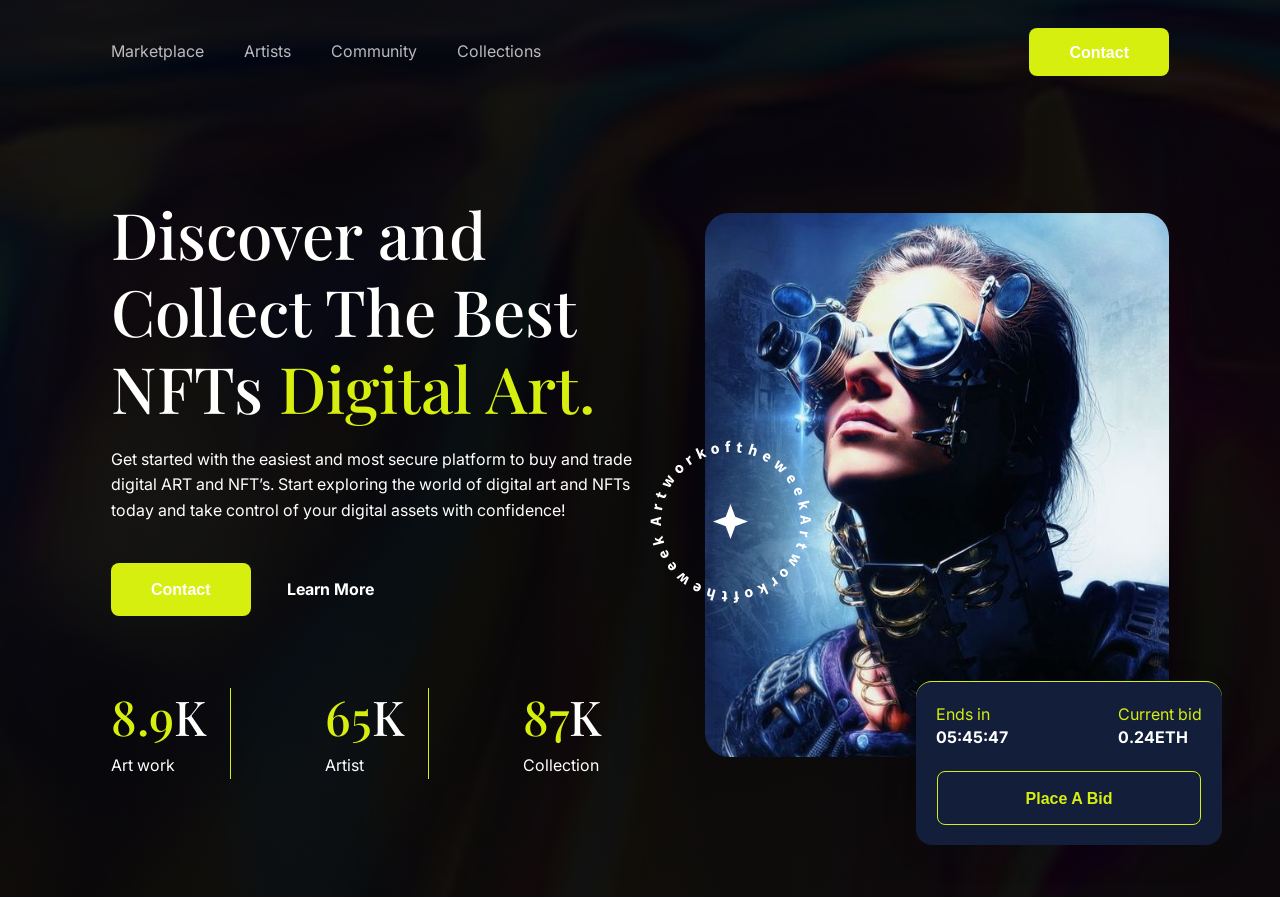
==== index.html @ 3b6e5c17 "popularartists.html and popularartists.css and images" ====
<!DOCTYPE html>
<html lang="en">
  <head>
    <meta charset="UTF-8" />
    <meta name="viewport" content="width=device-width, initial-scale=1.0" />
    <title>NFTMarketplace</title>
    <link rel="stylesheet" href="./css/style.css" />
  </head>
  <body>
    <!-- Header -->
    <header>
      <div class="header__container container">
        <nav class="navbar">
          <ul class="nav__list">
            <li><a href="#" class="nav__list__item">Marketplace</a></li>
            <li><a href="#" class="nav__list__item">Artists</a></li>
            <li><a href="#" class="nav__list__item">Community</a></li>
            <li><a href="#" class="nav__list__item">Collections</a></li>
          </ul>
          <button class="navbar__btn">Contact</button>
        </nav>

        <!-- Header Main -->
        <div class="header__main">
          <div class="header__left">
            <h1 class="header__left__title">
              Discover and <br> Collect The Best <br> NFTs
              <span class="marked">Digital Art.</span>
            </h1>
            <p class="header__left__text">
              Get started with the easiest and most secure platform to buy and
              trade <br> digital ART and NFT’s. Start exploring the world of digital
              art and NFTs <br> today and take control of your digital assets with
              confidence!
            </p>
            <div class="btn__box">
              <button class="navbar__btn">Contact</button>
              <a href="#" class="left__link">Learn More</a>
            </div>

            <div class="header__subscribers">
              <div class="follow__num">
                <h2 class="followers"><span class="marked">8.9</span>K</h2>
                <p class="follow__type">Art work</p>
              </div>
              <div class="follow__num">
                <h2 class="followers"><span class="marked">65</span>K</h2>
                <p class="follow__type">Artist</p>
              </div>
              <div class="follow__num">
                <h2 class="followers"><span class="marked">87</span>K</h2>
                <p class="follow__type">Collection</p>
              </div>
            </div>
          </div>
          <div class="header__right">
            <img src="./images/person/hero.svg" alt="" class="right__img">

            <div class="clock__box">
                <div class="clock__main">
                    <div class="clock__type">
                        <p class="clockType__time">Ends in</p>
                        <h5 class="clockType__num">05:45:47</h5>
                    </div>
                    <div class="clock__type">
                        <p class="clockType__time">Current bid</p>
                        <h5 class="clockType__num">0.24ETH</h5>
                    </div>
                </div>
                <div class="clock__btn__box">
                    <button class="clock__btn">Place A Bid</button>
                </div>
            </div>
          </div>
        </div>
      </div>
    </header>
    
  </body>
</html>
---- css/style.css ----
/* font Inter */

@import url('https://fonts.googleapis.com/css2?family=Inter:ital,opsz,wght@0,14..32,100..900;1,14..32,100..900&display=swap');

/* Playfair Display */
@import url('https://fonts.googleapis.com/css2?family=Playfair+Display:wght@400;600;700&display=swap');

* {
    margin: 0;
    padding: 0;
    box-sizing: border-box;
}

body {
    font-family: 'Inter', sans-serif;
}

li {
    list-style: none;
}

a {
    text-decoration: none;
}

.container {
    max-width: 1512px;
    width: 100%;
    /* height: 110vh; */
    margin: 0 auto;
    background: linear-gradient(rgba(0, 0, 0, 0.9),rgba(0, 0, 0, 0.92)), url('../images/bg/Bg2.svg');
    background-repeat: no-repeat;
    background-size: cover;
    padding: 0 111px;
}

/* Header */

/* Navbar */
.navbar {
    display: flex;
    justify-content: space-between;
    align-items: center;
        padding: 28px 0;
}

.nav__list {
    display: flex;
    align-items: center;
    gap: 40px;
}

.nav__list__item {
    font-weight: 400;
    font-size: 16px;
    line-height: 160%;
    letter-spacing: 0px;
    transition: 0.5s ease;
    color:#FFFFFDB8;
}

.nav__list__item:hover {
    color: #FFFFFF;
    border-bottom: 1px solid #D6EF0E
}

.navbar__btn {
    font-weight: 700;
    font-size: 16px;
    line-height: 120%;
    letter-spacing: 0px;
    padding: 14.5px 40px;
    color: #FFFFFF;
    background-color: #D6EF0E;
    border: none;
    border-radius: 8px;
}

.navbar__btn:hover {
    cursor: pointer;
}

/* Header Main */
.header__main {
    display: flex;
    align-items: center;
    justify-content: space-between;
    padding-bottom: 118px;
    margin-top: 92px;
}

.header__left__title {
font-family: 'Playfair Display', sans-serif;
font-weight: 500;
font-size: 64px;
line-height: 120%;
letter-spacing: 0px;
margin-bottom: 20px;
color: #FFFFFD;
}

.marked {
    color: #D6EF0E;
}

.header__left__text {
    font-weight: 400;
    font-size: 16px;
    line-height: 160%;
    letter-spacing: 0px;
    margin-bottom: 40px;
    color: #FFFFFD;
}

.btn__box {
    display: flex;
    align-items: center;
    gap: 36px;
    margin-bottom: 72px;
}

.btn__box .navbar__btn {
    padding: 16.5px 40px;
}

.left__link {
    font-weight: 700;
    font-style: Bold;
    font-size: 16px;
    line-height: 120%;
    letter-spacing: 0px;
    color: #FFFFFD;
}

.header__subscribers {
    display: flex;
    align-items: center;
    gap: 94px;
}

.follow__num {
    display: flex;
    flex-direction: column;
    gap: 8px;
    border-right: 1px solid #D6EF0E;
    padding-right: 24px;
}

.follow__num:last-child {
    border-right: none;
}

.followers {
    font-family: 'Playfair Display', sans-serif;
    font-weight: 500;
    font-size: 48px;
    line-height: 120%;
    letter-spacing: 0px;
    color: #FFFFFD;
}

.follow__type {
    font-weight: 400;
    font-size: 16px;
    line-height: 160%;
    letter-spacing: 0px;
    color: #FFFFFD;
}

.header__right {
    position: relative;
}

.clock__box {
    position: absolute;
    left: 271px;
    top: 468px;
    width: 306px;
    padding: 20px;
    background-color: #131E3A;
    border-top: 1px solid #D6EF0E;
    box-shadow: 0px 9px 50px 0px #1724410A;
    border-radius: 16px;
}

.clock__main {
    display: flex;
    align-items: center;
    justify-content: space-between;
    margin-bottom: 24px;
}

.clockType__time {
    font-weight: 400;
    font-size: 16px;
    line-height: 160%;
    letter-spacing: 0px;
    color: #D6EF0E;
}

.clockType__num {
    font-weight: 700;
    font-size: 16px;
    line-height: 120%;
    letter-spacing: 0px;
    color: #FFFFFD;
}

.clock__btn__box {
    display: flex;
    justify-content: center;
}

.clock__btn {
    font-weight: 700;
    font-size: 16px;
    line-height: 120%;
    letter-spacing: 0px;
    background: none;
    padding: 16.5px 88px;
    border-radius: 8px;
    color: #D6EF0E;
    border: 1px solid #D6EF0E;
    transition:  0.5s ease;
}

.clock__btn:hover {
    cursor: pointer;
    background-color: #D6EF0E;
    color: #131E3A;
}
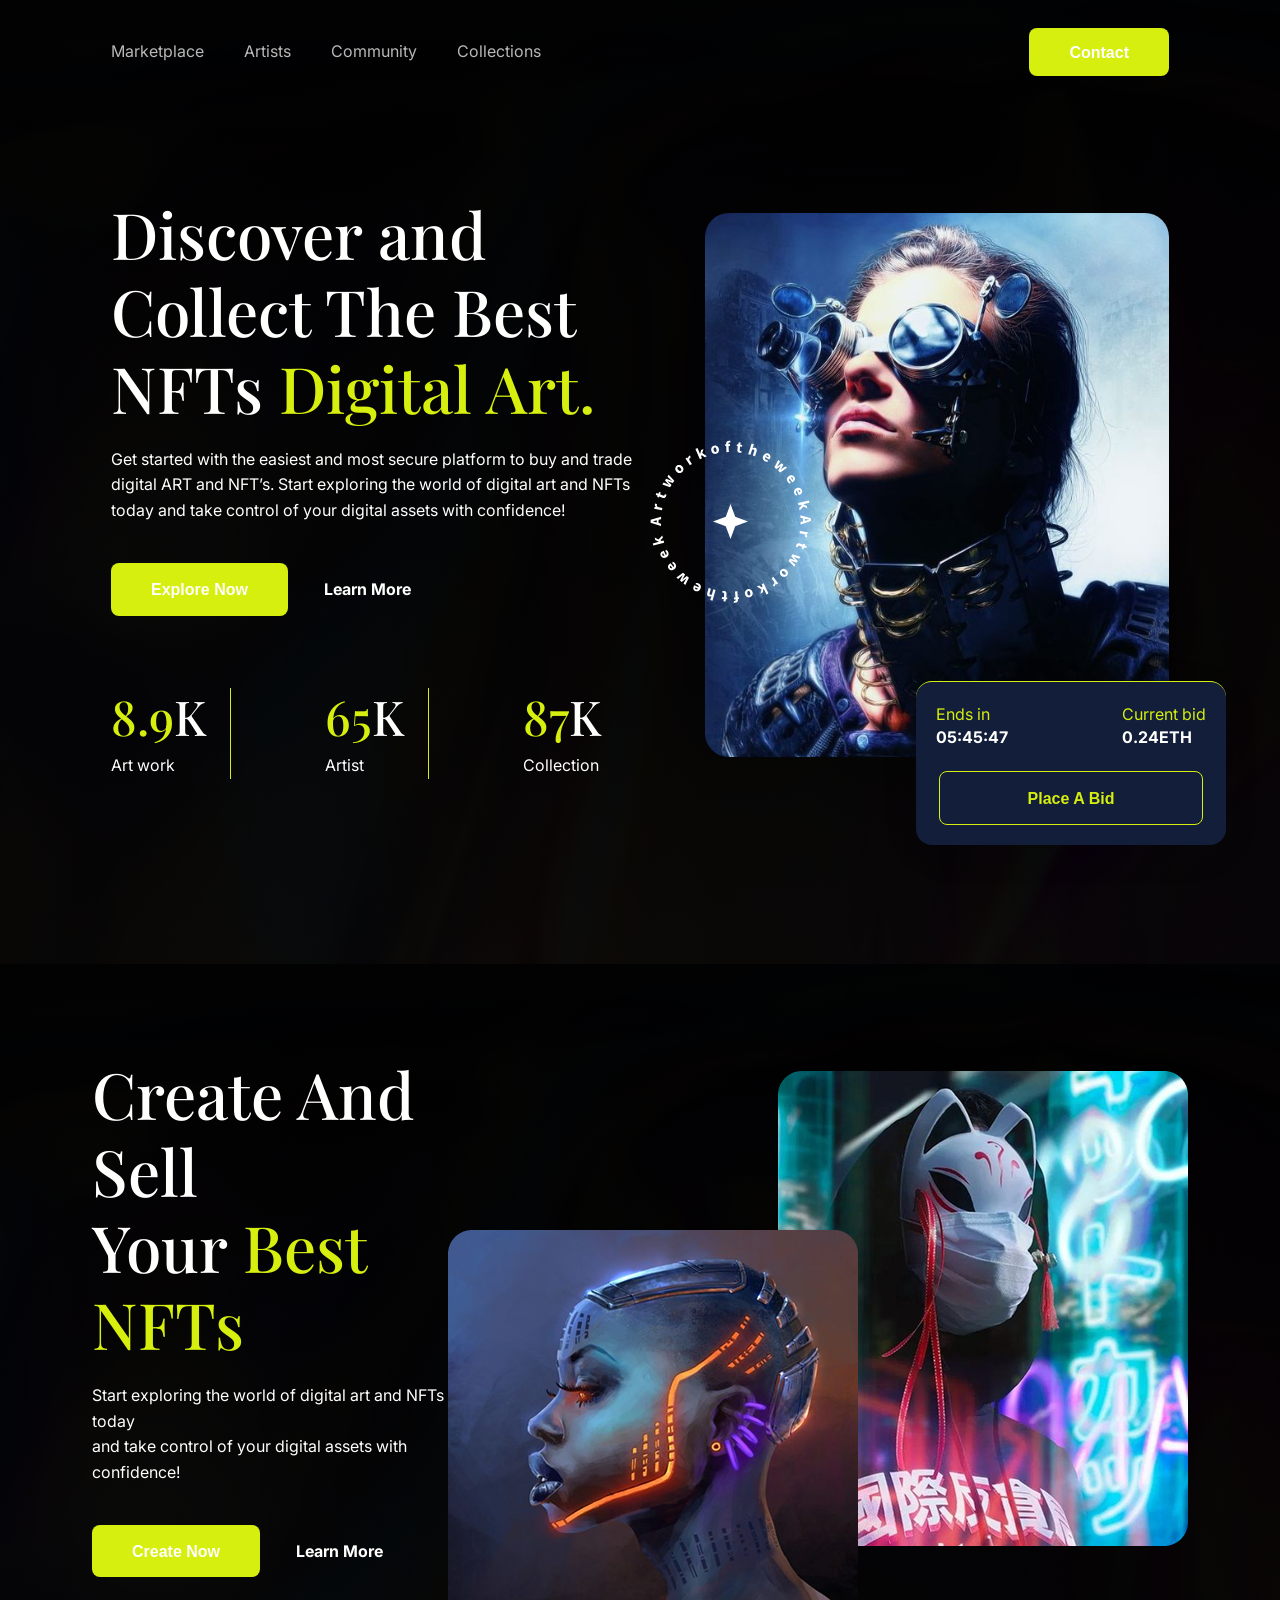
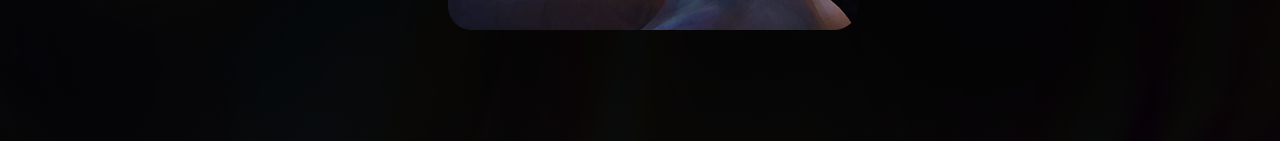
==== commit 0b49a0d3: "Inomxo'ja's work" ====
--- a/index.html
+++ b/index.html
@@ -34,7 +34,7 @@
               confidence!
             </p>
             <div class="btn__box">
-              <button class="navbar__btn">Contact</button>
+              <button class="navbar__btn">Explore Now</button>
               <a href="#" class="left__link">Learn More</a>
             </div>
 
@@ -75,6 +75,26 @@
         </div>
       </div>
     </header>
-    
+
+    <!-- Main -->
+     <main>
+      <!-- Best Section -->
+       <section class="best">
+        <div class="best__container container">
+          <div class="best__left">
+            <h1 class="best__title">Create And Sell <br>
+              Your <span class="marked">Best NFTs</span></h1>
+            <p class="best__text">Start exploring the world of digital art and NFTs today <br> and take control of your digital assets with confidence!</p>
+              <div class="btn__box">
+              <button class="navbar__btn">Create  Now</button>
+              <a href="#" class="left__link">Learn More</a>
+            </div>
+          </div>
+          <div class="best__right">
+            <img src="./images/person/gamers.png" alt="" class="best__img">
+          </div>
+        </div>
+       </section>
+     </main>
   </body>
 </html>
--- a/css/style.css
+++ b/css/style.css
@@ -13,6 +13,7 @@
 
 body {
     font-family: 'Inter', sans-serif;
+    background-color: black;
 }
 
 li {
@@ -28,7 +29,7 @@
     width: 100%;
     /* height: 110vh; */
     margin: 0 auto;
-    background: linear-gradient(rgba(0, 0, 0, 0.9),rgba(0, 0, 0, 0.92)), url('../images/bg/Bg2.svg');
+    background: linear-gradient(rgba(0, 0, 0, 0.99),rgba(0, 0, 0, 0.95)), url('../images/bg/Bg2.svg');
     background-repeat: no-repeat;
     background-size: cover;
     padding: 0 111px;
@@ -85,7 +86,7 @@
     display: flex;
     align-items: center;
     justify-content: space-between;
-    padding-bottom: 118px;
+    padding-bottom: 185px;
     margin-top: 92px;
 }
 
@@ -175,7 +176,7 @@
     position: absolute;
     left: 271px;
     top: 468px;
-    width: 306px;
+    width: 310px;
     padding: 20px;
     background-color: #131E3A;
     border-top: 1px solid #D6EF0E;
@@ -229,3 +230,36 @@
     background-color: #D6EF0E;
     color: #131E3A;
 }
+
+/* Best Section */
+
+.best__container {
+    display: flex;
+    align-items: center;
+    justify-content: space-between;
+    padding: 92px ;
+}
+
+.best__title {
+    font-family: 'Playfair Display', sans-serif;
+    font-weight: 500;
+    font-style: Medium;
+    font-size: 64px;
+    line-height: 120%;
+    letter-spacing: 0px;
+    margin-bottom: 20px;
+    color: #FFFFFD;
+}
+
+.best__text {
+    font-weight: 400;
+    font-size: 16px;
+    line-height: 160%;
+    letter-spacing: 0px;
+    margin-bottom: 40px;
+    color: #FFFFFD;
+}
+
+.best__left .navbar__btn {
+    padding: 16.5px 40px;
+}
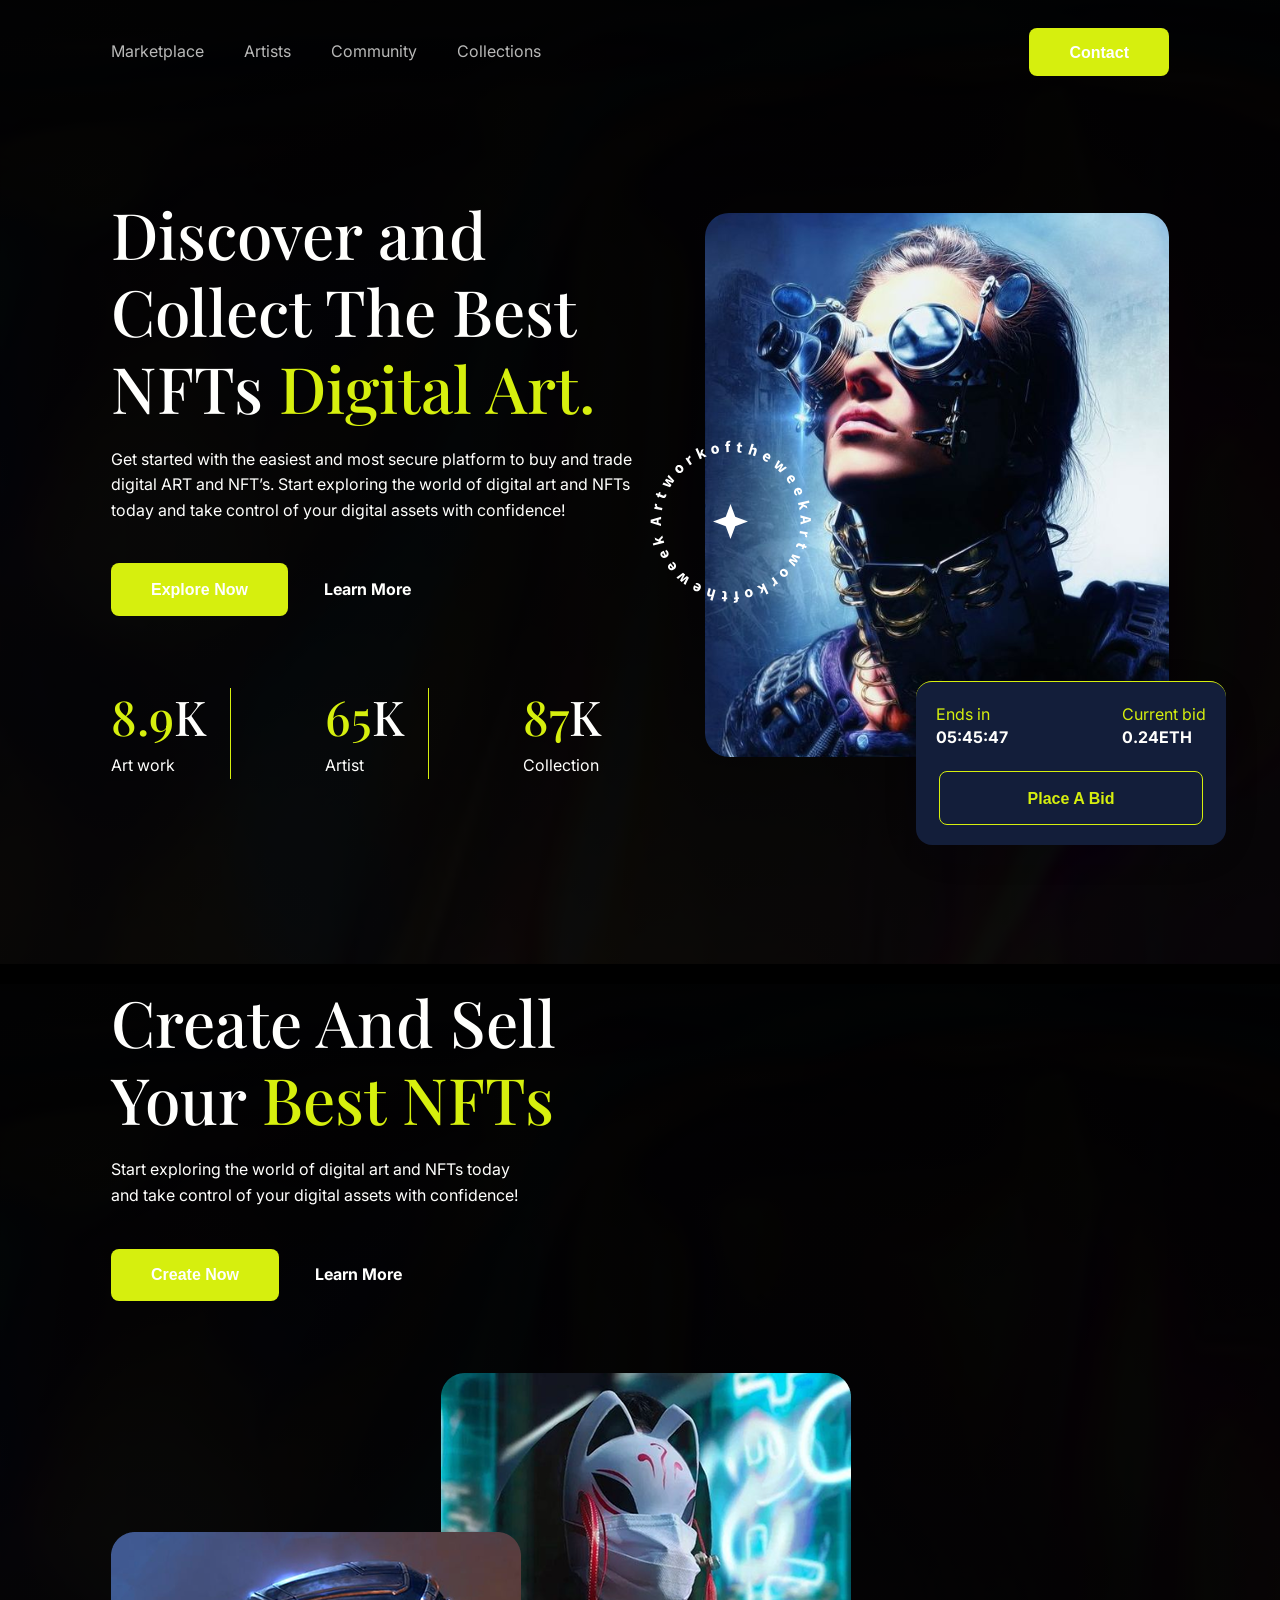
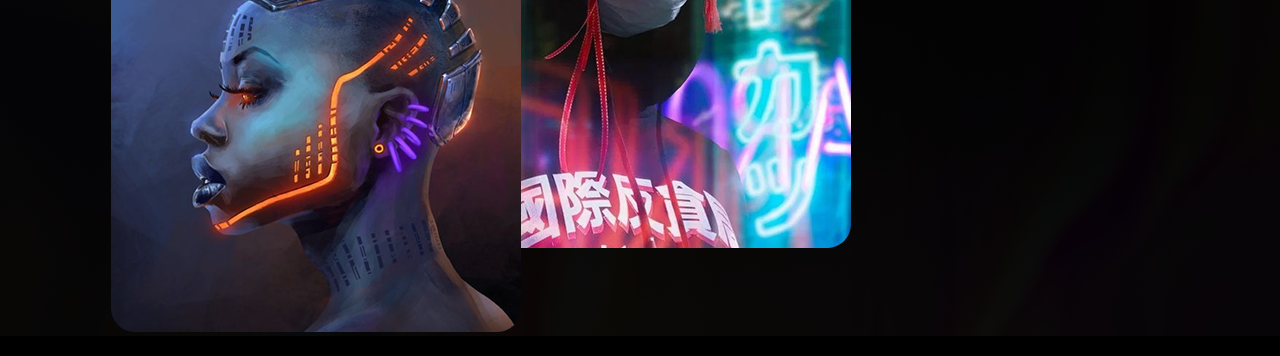
==== commit 8c388466: "fix" ====
--- a/index.html
+++ b/index.html
@@ -75,6 +75,9 @@
         </div>
       </div>
     </header>
+<<<<<<< HEAD
+    
+=======
 
     <!-- Main -->
      <main>
@@ -96,5 +99,6 @@
         </div>
        </section>
      </main>
+>>>>>>> 0b49a0d3c9a5803442eabf8686944f0cfbcf87cb
   </body>
 </html>
--- a/css/style.css
+++ b/css/style.css
@@ -230,6 +230,8 @@
     background-color: #D6EF0E;
     color: #131E3A;
 }
+<<<<<<< HEAD
+=======
 
 /* Best Section */
 
@@ -262,4 +264,5 @@
 
 .best__left .navbar__btn {
     padding: 16.5px 40px;
-}+}
+>>>>>>> 0b49a0d3c9a5803442eabf8686944f0cfbcf87cb
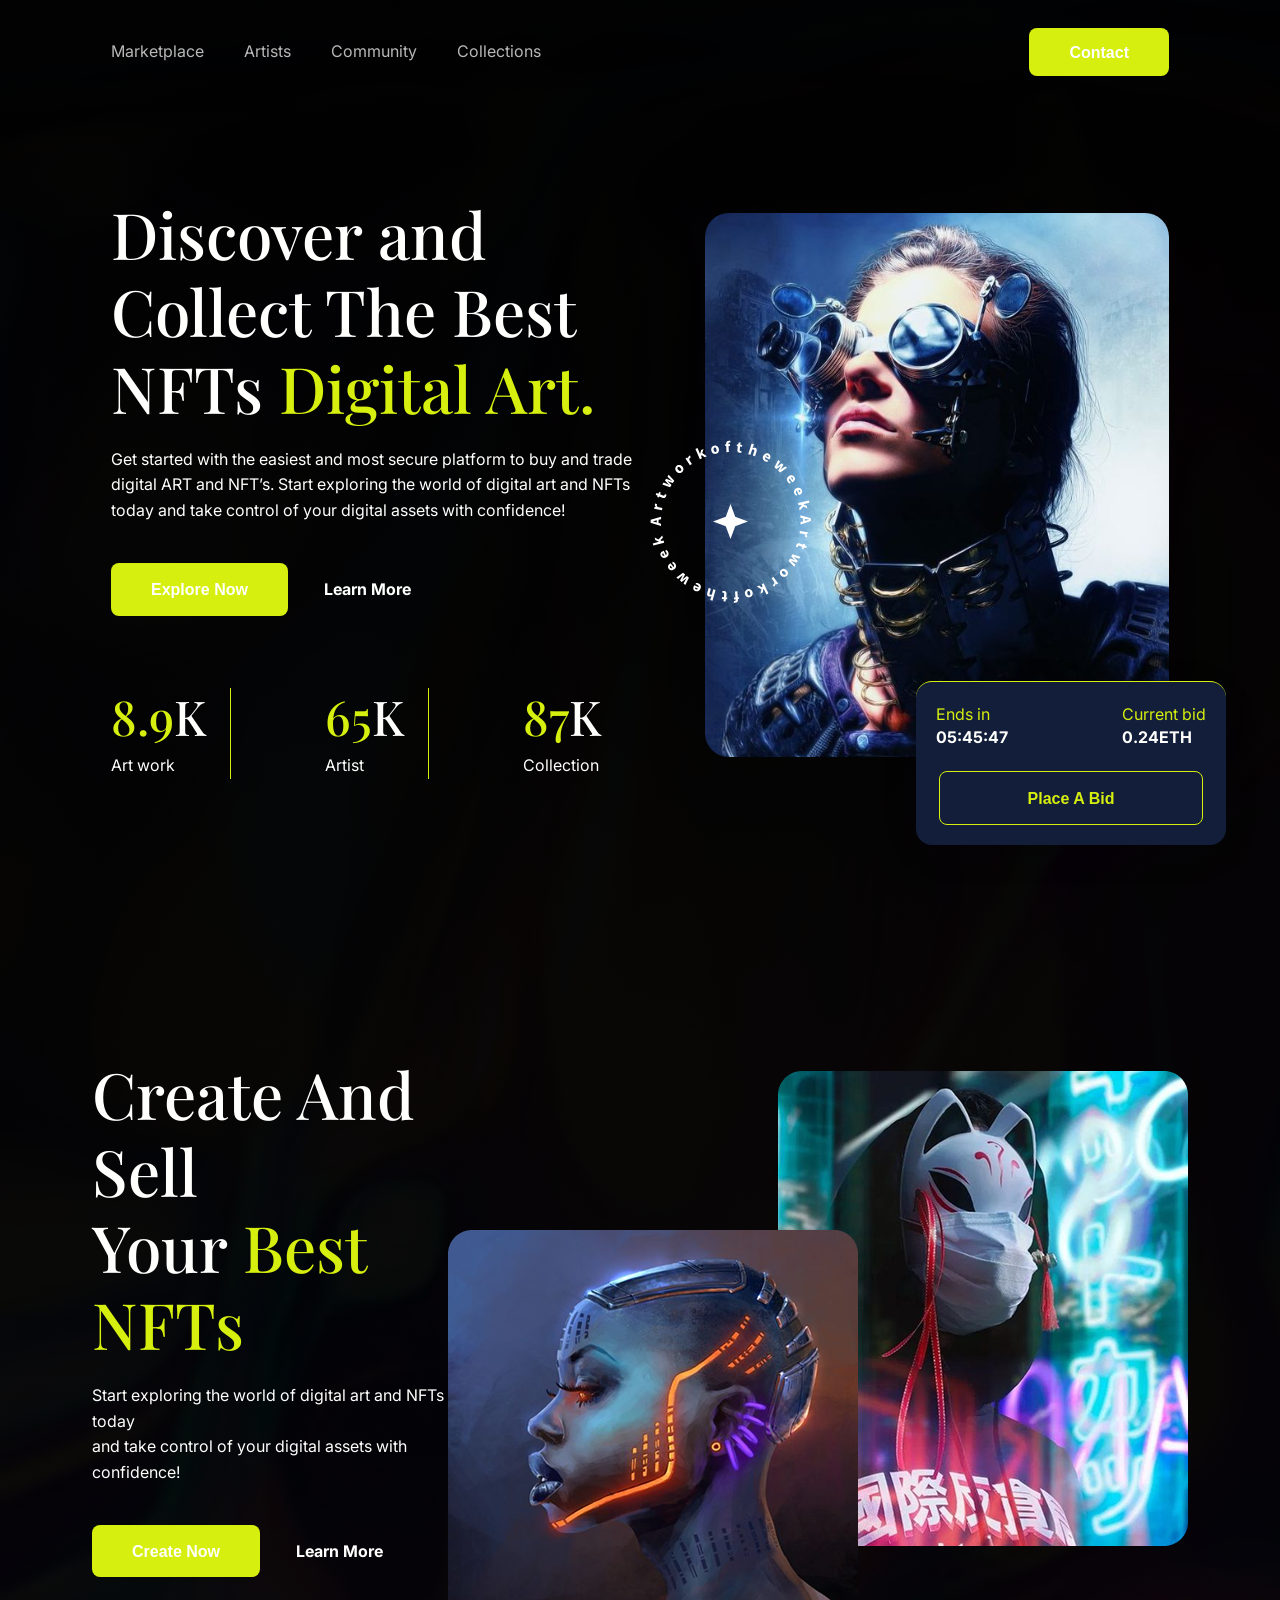
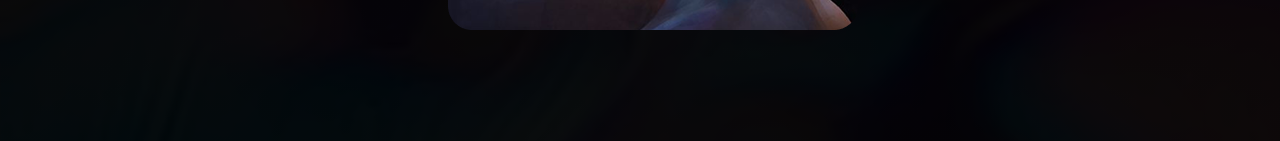
==== commit acc06d54: "fix:body" ====
--- a/index.html
+++ b/index.html
@@ -24,14 +24,17 @@
         <div class="header__main">
           <div class="header__left">
             <h1 class="header__left__title">
-              Discover and <br> Collect The Best <br> NFTs
+              Discover and <br />
+              Collect The Best <br />
+              NFTs
               <span class="marked">Digital Art.</span>
             </h1>
             <p class="header__left__text">
               Get started with the easiest and most secure platform to buy and
-              trade <br> digital ART and NFT’s. Start exploring the world of digital
-              art and NFTs <br> today and take control of your digital assets with
-              confidence!
+              trade <br />
+              digital ART and NFT’s. Start exploring the world of digital art
+              and NFTs <br />
+              today and take control of your digital assets with confidence!
             </p>
             <div class="btn__box">
               <button class="navbar__btn">Explore Now</button>
@@ -54,51 +57,52 @@
             </div>
           </div>
           <div class="header__right">
-            <img src="./images/person/hero.svg" alt="" class="right__img">
+            <img src="./images/person/hero.svg" alt="" class="right__img" />
 
             <div class="clock__box">
-                <div class="clock__main">
-                    <div class="clock__type">
-                        <p class="clockType__time">Ends in</p>
-                        <h5 class="clockType__num">05:45:47</h5>
-                    </div>
-                    <div class="clock__type">
-                        <p class="clockType__time">Current bid</p>
-                        <h5 class="clockType__num">0.24ETH</h5>
-                    </div>
+              <div class="clock__main">
+                <div class="clock__type">
+                  <p class="clockType__time">Ends in</p>
+                  <h5 class="clockType__num">05:45:47</h5>
                 </div>
-                <div class="clock__btn__box">
-                    <button class="clock__btn">Place A Bid</button>
+                <div class="clock__type">
+                  <p class="clockType__time">Current bid</p>
+                  <h5 class="clockType__num">0.24ETH</h5>
                 </div>
+              </div>
+              <div class="clock__btn__box">
+                <button class="clock__btn">Place A Bid</button>
+              </div>
             </div>
           </div>
         </div>
       </div>
     </header>
-<<<<<<< HEAD
-    
-=======
 
     <!-- Main -->
-     <main>
+    <main>
       <!-- Best Section -->
-       <section class="best">
+      <section class="best">
         <div class="best__container container">
           <div class="best__left">
-            <h1 class="best__title">Create And Sell <br>
-              Your <span class="marked">Best NFTs</span></h1>
-            <p class="best__text">Start exploring the world of digital art and NFTs today <br> and take control of your digital assets with confidence!</p>
-              <div class="btn__box">
-              <button class="navbar__btn">Create  Now</button>
+            <h1 class="best__title">
+              Create And Sell <br />
+              Your <span class="marked">Best NFTs</span>
+            </h1>
+            <p class="best__text">
+              Start exploring the world of digital art and NFTs today <br />
+              and take control of your digital assets with confidence!
+            </p>
+            <div class="btn__box">
+              <button class="navbar__btn">Create Now</button>
               <a href="#" class="left__link">Learn More</a>
             </div>
           </div>
           <div class="best__right">
-            <img src="./images/person/gamers.png" alt="" class="best__img">
+            <img src="./images/person/gamers.png" alt="" class="best__img" />
           </div>
         </div>
-       </section>
-     </main>
->>>>>>> 0b49a0d3c9a5803442eabf8686944f0cfbcf87cb
+      </section>
+    </main>
   </body>
 </html>
--- a/css/style.css
+++ b/css/style.css
@@ -1,268 +1,264 @@
 /* font Inter */
 
-@import url('https://fonts.googleapis.com/css2?family=Inter:ital,opsz,wght@0,14..32,100..900;1,14..32,100..900&display=swap');
+@import url("https://fonts.googleapis.com/css2?family=Inter:ital,opsz,wght@0,14..32,100..900;1,14..32,100..900&display=swap");
 
 /* Playfair Display */
-@import url('https://fonts.googleapis.com/css2?family=Playfair+Display:wght@400;600;700&display=swap');
+@import url("https://fonts.googleapis.com/css2?family=Playfair+Display:wght@400;600;700&display=swap");
 
 * {
-    margin: 0;
-    padding: 0;
-    box-sizing: border-box;
+  margin: 0;
+  padding: 0;
+  box-sizing: border-box;
 }
 
 body {
-    font-family: 'Inter', sans-serif;
-    background-color: black;
+  font-family: "Inter", sans-serif;
+  background: linear-gradient(rgba(0, 0, 0, 0.99), rgba(0, 0, 0, 0.95)),
+    url("../images/bg/Bg2.svg");
+  background-repeat: no-repeat;
+  background-size: cover;
 }
 
 li {
-    list-style: none;
+  list-style: none;
 }
 
 a {
-    text-decoration: none;
+  text-decoration: none;
 }
 
 .container {
-    max-width: 1512px;
-    width: 100%;
-    /* height: 110vh; */
-    margin: 0 auto;
-    background: linear-gradient(rgba(0, 0, 0, 0.99),rgba(0, 0, 0, 0.95)), url('../images/bg/Bg2.svg');
-    background-repeat: no-repeat;
-    background-size: cover;
-    padding: 0 111px;
+  max-width: 1512px;
+  width: 100%;
+  margin: 0 auto;
+  padding: 0 111px;
 }
 
 /* Header */
 
 /* Navbar */
 .navbar {
-    display: flex;
-    justify-content: space-between;
-    align-items: center;
-        padding: 28px 0;
+  display: flex;
+  justify-content: space-between;
+  align-items: center;
+  padding: 28px 0;
 }
 
 .nav__list {
-    display: flex;
-    align-items: center;
-    gap: 40px;
+  display: flex;
+  align-items: center;
+  gap: 40px;
 }
 
 .nav__list__item {
-    font-weight: 400;
-    font-size: 16px;
-    line-height: 160%;
-    letter-spacing: 0px;
-    transition: 0.5s ease;
-    color:#FFFFFDB8;
+  font-weight: 400;
+  font-size: 16px;
+  line-height: 160%;
+  letter-spacing: 0px;
+  transition: 0.5s ease;
+  color: #fffffdb8;
 }
 
 .nav__list__item:hover {
-    color: #FFFFFF;
-    border-bottom: 1px solid #D6EF0E
+  color: #ffffff;
+  border-bottom: 1px solid #d6ef0e;
 }
 
 .navbar__btn {
-    font-weight: 700;
-    font-size: 16px;
-    line-height: 120%;
-    letter-spacing: 0px;
-    padding: 14.5px 40px;
-    color: #FFFFFF;
-    background-color: #D6EF0E;
-    border: none;
-    border-radius: 8px;
+  font-weight: 700;
+  font-size: 16px;
+  line-height: 120%;
+  letter-spacing: 0px;
+  padding: 14.5px 40px;
+  color: #ffffff;
+  background-color: #d6ef0e;
+  border: none;
+  border-radius: 8px;
 }
 
 .navbar__btn:hover {
-    cursor: pointer;
+  cursor: pointer;
 }
 
 /* Header Main */
 .header__main {
-    display: flex;
-    align-items: center;
-    justify-content: space-between;
-    padding-bottom: 185px;
-    margin-top: 92px;
+  display: flex;
+  align-items: center;
+  justify-content: space-between;
+  padding-bottom: 185px;
+  margin-top: 92px;
 }
 
 .header__left__title {
-font-family: 'Playfair Display', sans-serif;
-font-weight: 500;
-font-size: 64px;
-line-height: 120%;
-letter-spacing: 0px;
-margin-bottom: 20px;
-color: #FFFFFD;
+  font-family: "Playfair Display", sans-serif;
+  font-weight: 500;
+  font-size: 64px;
+  line-height: 120%;
+  letter-spacing: 0px;
+  margin-bottom: 20px;
+  color: #fffffd;
 }
 
 .marked {
-    color: #D6EF0E;
+  color: #d6ef0e;
 }
 
 .header__left__text {
-    font-weight: 400;
-    font-size: 16px;
-    line-height: 160%;
-    letter-spacing: 0px;
-    margin-bottom: 40px;
-    color: #FFFFFD;
+  font-weight: 400;
+  font-size: 16px;
+  line-height: 160%;
+  letter-spacing: 0px;
+  margin-bottom: 40px;
+  color: #fffffd;
 }
 
 .btn__box {
-    display: flex;
-    align-items: center;
-    gap: 36px;
-    margin-bottom: 72px;
+  display: flex;
+  align-items: center;
+  gap: 36px;
+  margin-bottom: 72px;
 }
 
 .btn__box .navbar__btn {
-    padding: 16.5px 40px;
+  padding: 16.5px 40px;
 }
 
 .left__link {
-    font-weight: 700;
-    font-style: Bold;
-    font-size: 16px;
-    line-height: 120%;
-    letter-spacing: 0px;
-    color: #FFFFFD;
+  font-weight: 700;
+  font-style: Bold;
+  font-size: 16px;
+  line-height: 120%;
+  letter-spacing: 0px;
+  color: #fffffd;
 }
 
 .header__subscribers {
-    display: flex;
-    align-items: center;
-    gap: 94px;
+  display: flex;
+  align-items: center;
+  gap: 94px;
 }
 
 .follow__num {
-    display: flex;
-    flex-direction: column;
-    gap: 8px;
-    border-right: 1px solid #D6EF0E;
-    padding-right: 24px;
+  display: flex;
+  flex-direction: column;
+  gap: 8px;
+  border-right: 1px solid #d6ef0e;
+  padding-right: 24px;
 }
 
 .follow__num:last-child {
-    border-right: none;
+  border-right: none;
 }
 
 .followers {
-    font-family: 'Playfair Display', sans-serif;
-    font-weight: 500;
-    font-size: 48px;
-    line-height: 120%;
-    letter-spacing: 0px;
-    color: #FFFFFD;
+  font-family: "Playfair Display", sans-serif;
+  font-weight: 500;
+  font-size: 48px;
+  line-height: 120%;
+  letter-spacing: 0px;
+  color: #fffffd;
 }
 
 .follow__type {
-    font-weight: 400;
-    font-size: 16px;
-    line-height: 160%;
-    letter-spacing: 0px;
-    color: #FFFFFD;
+  font-weight: 400;
+  font-size: 16px;
+  line-height: 160%;
+  letter-spacing: 0px;
+  color: #fffffd;
 }
 
 .header__right {
-    position: relative;
+  position: relative;
 }
 
 .clock__box {
-    position: absolute;
-    left: 271px;
-    top: 468px;
-    width: 310px;
-    padding: 20px;
-    background-color: #131E3A;
-    border-top: 1px solid #D6EF0E;
-    box-shadow: 0px 9px 50px 0px #1724410A;
-    border-radius: 16px;
+  position: absolute;
+  left: 271px;
+  top: 468px;
+  width: 310px;
+  padding: 20px;
+  background-color: #131e3a;
+  border-top: 1px solid #d6ef0e;
+  box-shadow: 0px 9px 50px 0px #1724410a;
+  border-radius: 16px;
 }
 
 .clock__main {
-    display: flex;
-    align-items: center;
-    justify-content: space-between;
-    margin-bottom: 24px;
+  display: flex;
+  align-items: center;
+  justify-content: space-between;
+  margin-bottom: 24px;
 }
 
 .clockType__time {
-    font-weight: 400;
-    font-size: 16px;
-    line-height: 160%;
-    letter-spacing: 0px;
-    color: #D6EF0E;
+  font-weight: 400;
+  font-size: 16px;
+  line-height: 160%;
+  letter-spacing: 0px;
+  color: #d6ef0e;
 }
 
 .clockType__num {
-    font-weight: 700;
-    font-size: 16px;
-    line-height: 120%;
-    letter-spacing: 0px;
-    color: #FFFFFD;
+  font-weight: 700;
+  font-size: 16px;
+  line-height: 120%;
+  letter-spacing: 0px;
+  color: #fffffd;
 }
 
 .clock__btn__box {
-    display: flex;
-    justify-content: center;
+  display: flex;
+  justify-content: center;
 }
 
 .clock__btn {
-    font-weight: 700;
-    font-size: 16px;
-    line-height: 120%;
-    letter-spacing: 0px;
-    background: none;
-    padding: 16.5px 88px;
-    border-radius: 8px;
-    color: #D6EF0E;
-    border: 1px solid #D6EF0E;
-    transition:  0.5s ease;
+  font-weight: 700;
+  font-size: 16px;
+  line-height: 120%;
+  letter-spacing: 0px;
+  background: none;
+  padding: 16.5px 88px;
+  border-radius: 8px;
+  color: #d6ef0e;
+  border: 1px solid #d6ef0e;
+  transition: 0.5s ease;
 }
 
 .clock__btn:hover {
-    cursor: pointer;
-    background-color: #D6EF0E;
-    color: #131E3A;
-}
-<<<<<<< HEAD
-=======
+  cursor: pointer;
+  background-color: #d6ef0e;
+  color: #131e3a;
+}
 
 /* Best Section */
 
 .best__container {
-    display: flex;
-    align-items: center;
-    justify-content: space-between;
-    padding: 92px ;
+  display: flex;
+  align-items: center;
+  justify-content: space-between;
+  padding: 92px;
 }
 
 .best__title {
-    font-family: 'Playfair Display', sans-serif;
-    font-weight: 500;
-    font-style: Medium;
-    font-size: 64px;
-    line-height: 120%;
-    letter-spacing: 0px;
-    margin-bottom: 20px;
-    color: #FFFFFD;
+  font-family: "Playfair Display", sans-serif;
+  font-weight: 500;
+  font-style: Medium;
+  font-size: 64px;
+  line-height: 120%;
+  letter-spacing: 0px;
+  margin-bottom: 20px;
+  color: #fffffd;
 }
 
 .best__text {
-    font-weight: 400;
-    font-size: 16px;
-    line-height: 160%;
-    letter-spacing: 0px;
-    margin-bottom: 40px;
-    color: #FFFFFD;
+  font-weight: 400;
+  font-size: 16px;
+  line-height: 160%;
+  letter-spacing: 0px;
+  margin-bottom: 40px;
+  color: #fffffd;
 }
 
 .best__left .navbar__btn {
-    padding: 16.5px 40px;
-}
->>>>>>> 0b49a0d3c9a5803442eabf8686944f0cfbcf87cb
+  padding: 16.5px 40px;
+}
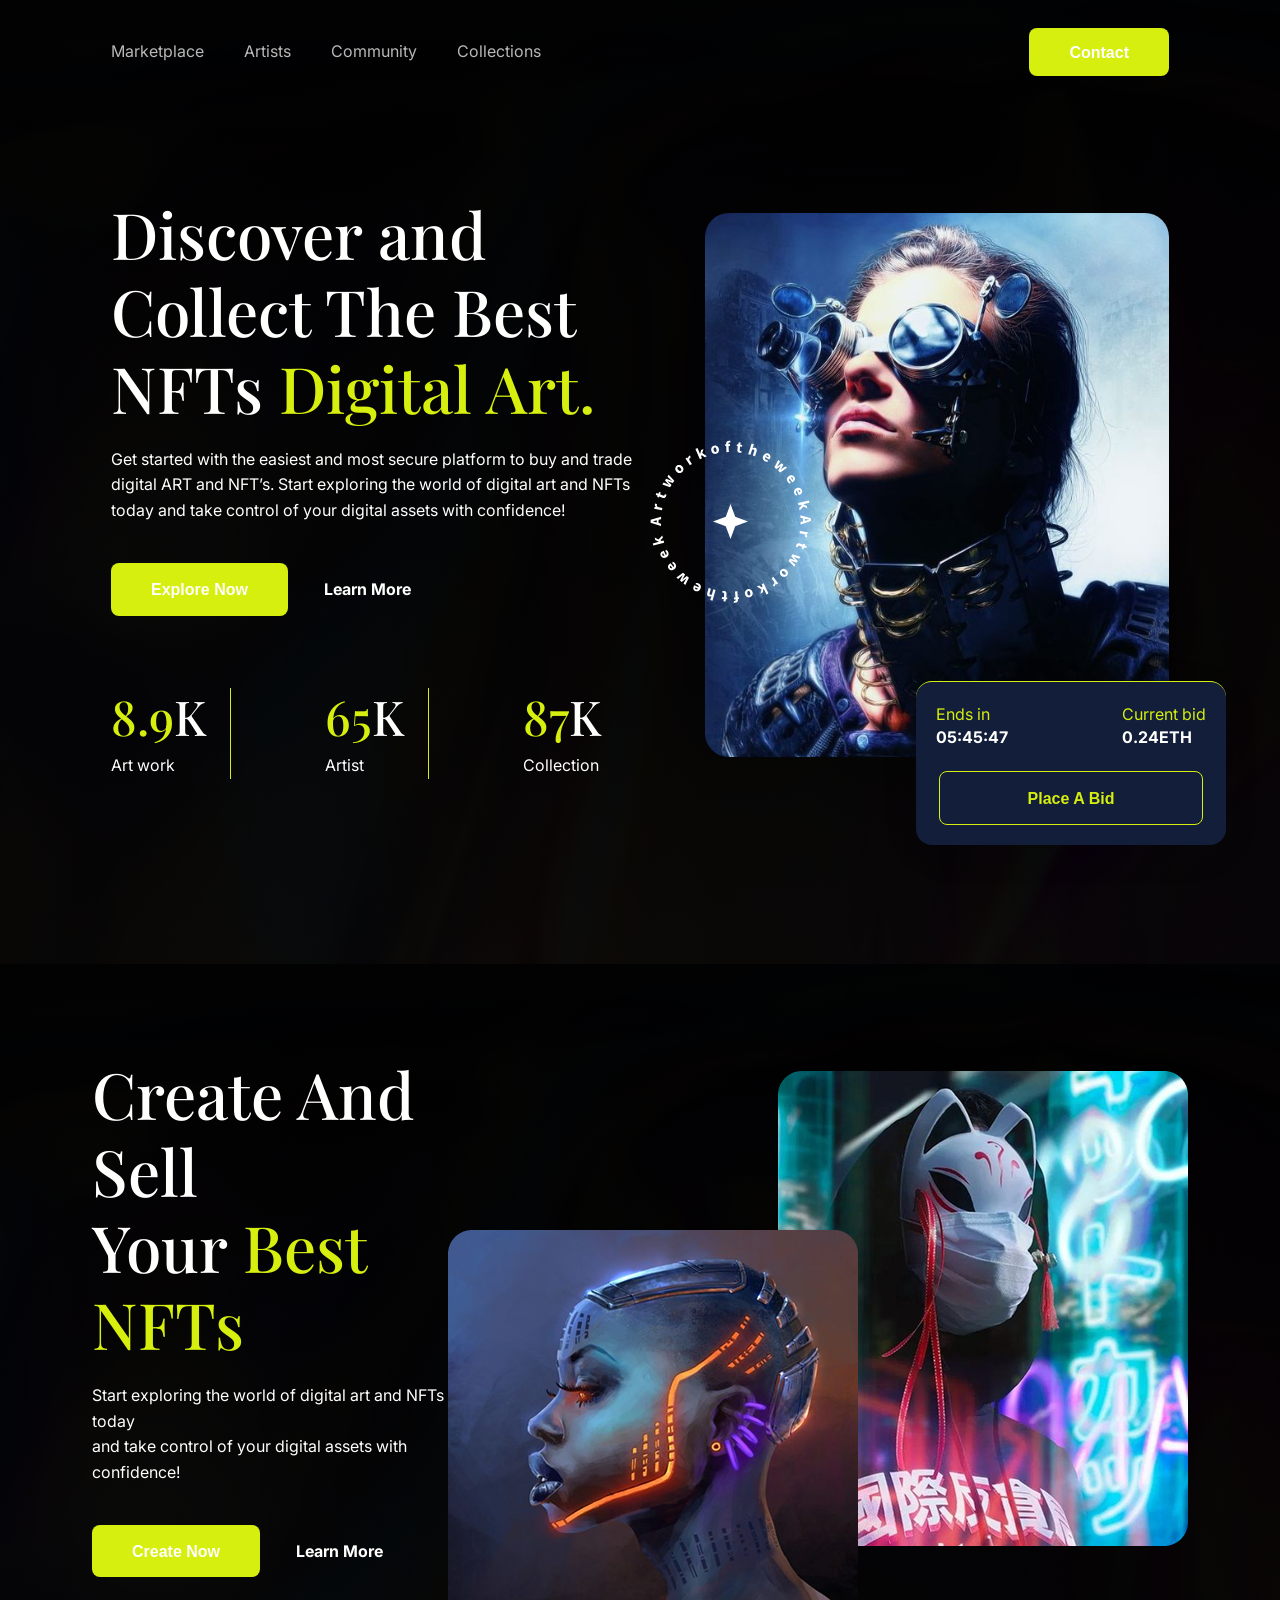
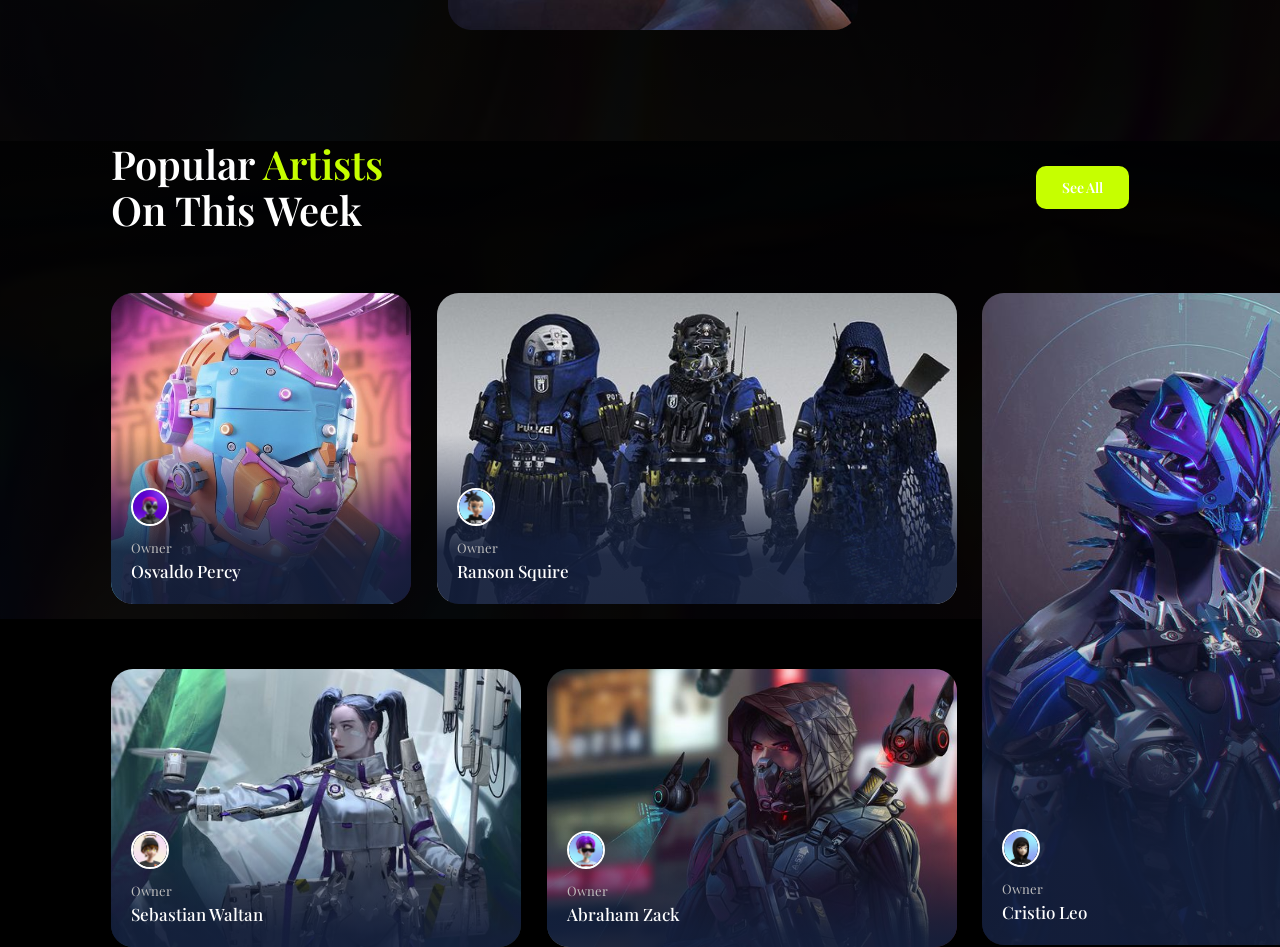
==== commit 613bebc1: "fix:index.html and style.css" ====
--- a/index.html
+++ b/index.html
@@ -24,17 +24,14 @@
         <div class="header__main">
           <div class="header__left">
             <h1 class="header__left__title">
-              Discover and <br />
-              Collect The Best <br />
-              NFTs
+              Discover and <br> Collect The Best <br> NFTs
               <span class="marked">Digital Art.</span>
             </h1>
             <p class="header__left__text">
               Get started with the easiest and most secure platform to buy and
-              trade <br />
-              digital ART and NFT’s. Start exploring the world of digital art
-              and NFTs <br />
-              today and take control of your digital assets with confidence!
+              trade <br> digital ART and NFT’s. Start exploring the world of digital
+              art and NFTs <br> today and take control of your digital assets with
+              confidence!
             </p>
             <div class="btn__box">
               <button class="navbar__btn">Explore Now</button>
@@ -57,52 +54,120 @@
             </div>
           </div>
           <div class="header__right">
-            <img src="./images/person/hero.svg" alt="" class="right__img" />
+            <img src="./images/person/hero.svg" alt="" class="right__img">
 
             <div class="clock__box">
-              <div class="clock__main">
-                <div class="clock__type">
-                  <p class="clockType__time">Ends in</p>
-                  <h5 class="clockType__num">05:45:47</h5>
+                <div class="clock__main">
+                    <div class="clock__type">
+                        <p class="clockType__time">Ends in</p>
+                        <h5 class="clockType__num">05:45:47</h5>
+                    </div>
+                    <div class="clock__type">
+                        <p class="clockType__time">Current bid</p>
+                        <h5 class="clockType__num">0.24ETH</h5>
+                    </div>
                 </div>
-                <div class="clock__type">
-                  <p class="clockType__time">Current bid</p>
-                  <h5 class="clockType__num">0.24ETH</h5>
+                <div class="clock__btn__box">
+                    <button class="clock__btn">Place A Bid</button>
                 </div>
-              </div>
-              <div class="clock__btn__box">
-                <button class="clock__btn">Place A Bid</button>
-              </div>
             </div>
           </div>
         </div>
       </div>
     </header>
 
+    
     <!-- Main -->
-    <main>
+     <main>
       <!-- Best Section -->
-      <section class="best">
+       <section class="best">
         <div class="best__container container">
           <div class="best__left">
-            <h1 class="best__title">
-              Create And Sell <br />
-              Your <span class="marked">Best NFTs</span>
-            </h1>
-            <p class="best__text">
-              Start exploring the world of digital art and NFTs today <br />
-              and take control of your digital assets with confidence!
-            </p>
-            <div class="btn__box">
-              <button class="navbar__btn">Create Now</button>
+            <h1 class="best__title">Create And Sell <br>
+              Your <span class="marked">Best NFTs</span></h1>
+            <p class="best__text">Start exploring the world of digital art and NFTs today <br> and take control of your digital assets with confidence!</p>
+              <div class="btn__box">
+              <button class="navbar__btn">Create  Now</button>
               <a href="#" class="left__link">Learn More</a>
             </div>
           </div>
           <div class="best__right">
-            <img src="./images/person/gamers.png" alt="" class="best__img" />
+            <img src="./images/person/gamers.png" alt="" class="best__img">
           </div>
         </div>
-      </section>
-    </main>
+       </section>
+     </main>
+
+     <!-- main2 -->
+      <div class="container">
+
+<div class="section-header">
+        <h2 class="title">
+            Popular <span>Artists</span><br>
+            On This Week
+        </h2>
+        <button class="see-all">See All</button>
+    </div>
+
+    <div class="artists-grid">
+
+        <div class="artist1-card">
+            <img src="./images/Rectangle 9675.svg" alt="">
+            <div class="avatar">
+                <img src="./images/person/Ellipse 6.svg">
+            </div>
+            <div class="artist-info">
+                <div class="role">Owner</div>
+                <div class="name">Osvaldo Percy</div>
+            </div>
+        </div>
+
+        <div class="artist2-card">
+            <img src="./images/Rectangle 9677.svg" alt="">
+            <div class="avatar">
+                <img src="./images/person/Ellipse 6 (1).svg">
+            </div>
+            <div class="artist-info">
+                <div class="role">Owner</div>
+                <div class="name">Ranson Squire</div>
+            </div>
+        </div>
+
+        <div class="artist3-card">
+            <img src="./images/Rectangle 9674.svg" alt="">
+            <div class="avatar">
+                <img src="./images/person/Ellipse 6 (4).svg" class="leo">
+            </div>
+            <div class="artist-info">
+                <div class="role">Owner</div>
+                <div class="name">Cristio Leo</div>
+            </div>
+        </div>
+
+        <div class="artist4-card">
+            <img src="./images/Rectangle 1000.svg" alt="">
+            <div class="avatar">
+                <img src="./images/person/Ellipse 6 (2).svg">
+            </div>
+            <div class="artist-info">
+                <div class="role">Owner</div>
+                <div class="name">Sebastian Waltan</div>
+            </div>
+        </div>
+
+        <div class="artist5-card">
+            <img src="./images/Rectangle 9678.svg" alt="">
+            <div class="avatar">
+                <img src="./images/person/Ellipse 6 (3).svg">
+            </div>
+            <div class="artist-info">
+                <div class="role">Owner</div>
+                <div class="name">Abraham Zack</div>
+            </div>
+        </div>
+
+
+    </div>
+  </div>
   </body>
 </html>
--- a/css/style.css
+++ b/css/style.css
@@ -1,264 +1,419 @@
 /* font Inter */
 
-@import url("https://fonts.googleapis.com/css2?family=Inter:ital,opsz,wght@0,14..32,100..900;1,14..32,100..900&display=swap");
+@import url('https://fonts.googleapis.com/css2?family=Inter:ital,opsz,wght@0,14..32,100..900;1,14..32,100..900&display=swap');
 
 /* Playfair Display */
-@import url("https://fonts.googleapis.com/css2?family=Playfair+Display:wght@400;600;700&display=swap");
+@import url('https://fonts.googleapis.com/css2?family=Playfair+Display:wght@400;600;700&display=swap');
 
 * {
-  margin: 0;
-  padding: 0;
-  box-sizing: border-box;
+    margin: 0;
+    padding: 0;
+    box-sizing: border-box;
 }
 
 body {
-  font-family: "Inter", sans-serif;
-  background: linear-gradient(rgba(0, 0, 0, 0.99), rgba(0, 0, 0, 0.95)),
-    url("../images/bg/Bg2.svg");
-  background-repeat: no-repeat;
-  background-size: cover;
+    color: #fff;
+    font-family: 'Inter', sans-serif;
+    background-color: black;
 }
 
 li {
-  list-style: none;
+    list-style: none;
 }
 
 a {
-  text-decoration: none;
+    text-decoration: none;
 }
 
 .container {
-  max-width: 1512px;
-  width: 100%;
-  margin: 0 auto;
-  padding: 0 111px;
+    max-width: 1512px;
+    width: 100%;
+    /* height: 110vh; */
+    margin: 0 auto;
+    background: linear-gradient(rgba(0, 0, 0, 0.99),rgba(0, 0, 0, 0.95)), url('../images/bg/Bg2.svg');
+    background-repeat: no-repeat;
+    background-size: cover;
+    padding: 0 111px;
 }
 
 /* Header */
 
 /* Navbar */
 .navbar {
-  display: flex;
-  justify-content: space-between;
-  align-items: center;
-  padding: 28px 0;
+    display: flex;
+    justify-content: space-between;
+    align-items: center;
+        padding: 28px 0;
 }
 
 .nav__list {
-  display: flex;
-  align-items: center;
-  gap: 40px;
+    display: flex;
+    align-items: center;
+    gap: 40px;
 }
 
 .nav__list__item {
-  font-weight: 400;
-  font-size: 16px;
-  line-height: 160%;
-  letter-spacing: 0px;
-  transition: 0.5s ease;
-  color: #fffffdb8;
+    font-weight: 400;
+    font-size: 16px;
+    line-height: 160%;
+    letter-spacing: 0px;
+    transition: 0.5s ease;
+    color:#FFFFFDB8;
 }
 
 .nav__list__item:hover {
-  color: #ffffff;
-  border-bottom: 1px solid #d6ef0e;
+    color: #FFFFFF;
+    border-bottom: 1px solid #D6EF0E
 }
 
 .navbar__btn {
-  font-weight: 700;
-  font-size: 16px;
-  line-height: 120%;
-  letter-spacing: 0px;
-  padding: 14.5px 40px;
-  color: #ffffff;
-  background-color: #d6ef0e;
-  border: none;
-  border-radius: 8px;
+    font-weight: 700;
+    font-size: 16px;
+    line-height: 120%;
+    letter-spacing: 0px;
+    padding: 14.5px 40px;
+    color: #FFFFFF;
+    background-color: #D6EF0E;
+    border: none;
+    border-radius: 8px;
 }
 
 .navbar__btn:hover {
-  cursor: pointer;
+    cursor: pointer;
 }
 
 /* Header Main */
 .header__main {
-  display: flex;
-  align-items: center;
-  justify-content: space-between;
-  padding-bottom: 185px;
-  margin-top: 92px;
+    display: flex;
+    align-items: center;
+    justify-content: space-between;
+    padding-bottom: 185px;
+    margin-top: 92px;
 }
 
 .header__left__title {
-  font-family: "Playfair Display", sans-serif;
-  font-weight: 500;
-  font-size: 64px;
-  line-height: 120%;
-  letter-spacing: 0px;
-  margin-bottom: 20px;
-  color: #fffffd;
+font-family: 'Playfair Display', sans-serif;
+font-weight: 500;
+font-size: 64px;
+line-height: 120%;
+letter-spacing: 0px;
+margin-bottom: 20px;
+color: #FFFFFD;
 }
 
 .marked {
-  color: #d6ef0e;
+    color: #D6EF0E;
 }
 
 .header__left__text {
-  font-weight: 400;
-  font-size: 16px;
-  line-height: 160%;
-  letter-spacing: 0px;
-  margin-bottom: 40px;
-  color: #fffffd;
+    font-weight: 400;
+    font-size: 16px;
+    line-height: 160%;
+    letter-spacing: 0px;
+    margin-bottom: 40px;
+    color: #FFFFFD;
 }
 
 .btn__box {
-  display: flex;
-  align-items: center;
-  gap: 36px;
-  margin-bottom: 72px;
+    display: flex;
+    align-items: center;
+    gap: 36px;
+    margin-bottom: 72px;
 }
 
 .btn__box .navbar__btn {
-  padding: 16.5px 40px;
+    padding: 16.5px 40px;
 }
 
 .left__link {
-  font-weight: 700;
-  font-style: Bold;
-  font-size: 16px;
-  line-height: 120%;
-  letter-spacing: 0px;
-  color: #fffffd;
+    font-weight: 700;
+    font-style: Bold;
+    font-size: 16px;
+    line-height: 120%;
+    letter-spacing: 0px;
+    color: #FFFFFD;
 }
 
 .header__subscribers {
-  display: flex;
-  align-items: center;
-  gap: 94px;
+    display: flex;
+    align-items: center;
+    gap: 94px;
 }
 
 .follow__num {
-  display: flex;
-  flex-direction: column;
-  gap: 8px;
-  border-right: 1px solid #d6ef0e;
-  padding-right: 24px;
+    display: flex;
+    flex-direction: column;
+    gap: 8px;
+    border-right: 1px solid #D6EF0E;
+    padding-right: 24px;
 }
 
 .follow__num:last-child {
-  border-right: none;
+    border-right: none;
 }
 
 .followers {
-  font-family: "Playfair Display", sans-serif;
-  font-weight: 500;
-  font-size: 48px;
-  line-height: 120%;
-  letter-spacing: 0px;
-  color: #fffffd;
+    font-family: 'Playfair Display', sans-serif;
+    font-weight: 500;
+    font-size: 48px;
+    line-height: 120%;
+    letter-spacing: 0px;
+    color: #FFFFFD;
 }
 
 .follow__type {
-  font-weight: 400;
-  font-size: 16px;
-  line-height: 160%;
-  letter-spacing: 0px;
-  color: #fffffd;
+    font-weight: 400;
+    font-size: 16px;
+    line-height: 160%;
+    letter-spacing: 0px;
+    color: #FFFFFD;
 }
 
 .header__right {
-  position: relative;
+    position: relative;
 }
 
 .clock__box {
-  position: absolute;
-  left: 271px;
-  top: 468px;
-  width: 310px;
-  padding: 20px;
-  background-color: #131e3a;
-  border-top: 1px solid #d6ef0e;
-  box-shadow: 0px 9px 50px 0px #1724410a;
-  border-radius: 16px;
+    position: absolute;
+    left: 271px;
+    top: 468px;
+    width: 310px;
+    padding: 20px;
+    background-color: #131E3A;
+    border-top: 1px solid #D6EF0E;
+    box-shadow: 0px 9px 50px 0px #1724410A;
+    border-radius: 16px;
 }
 
 .clock__main {
-  display: flex;
-  align-items: center;
-  justify-content: space-between;
-  margin-bottom: 24px;
+    display: flex;
+    align-items: center;
+    justify-content: space-between;
+    margin-bottom: 24px;
 }
 
 .clockType__time {
-  font-weight: 400;
-  font-size: 16px;
-  line-height: 160%;
-  letter-spacing: 0px;
-  color: #d6ef0e;
+    font-weight: 400;
+    font-size: 16px;
+    line-height: 160%;
+    letter-spacing: 0px;
+    color: #D6EF0E;
 }
 
 .clockType__num {
-  font-weight: 700;
-  font-size: 16px;
-  line-height: 120%;
-  letter-spacing: 0px;
-  color: #fffffd;
+    font-weight: 700;
+    font-size: 16px;
+    line-height: 120%;
+    letter-spacing: 0px;
+    color: #FFFFFD;
 }
 
 .clock__btn__box {
-  display: flex;
-  justify-content: center;
+    display: flex;
+    justify-content: center;
 }
 
 .clock__btn {
-  font-weight: 700;
-  font-size: 16px;
-  line-height: 120%;
-  letter-spacing: 0px;
-  background: none;
-  padding: 16.5px 88px;
-  border-radius: 8px;
-  color: #d6ef0e;
-  border: 1px solid #d6ef0e;
-  transition: 0.5s ease;
+    font-weight: 700;
+    font-size: 16px;
+    line-height: 120%;
+    letter-spacing: 0px;
+    background: none;
+    padding: 16.5px 88px;
+    border-radius: 8px;
+    color: #D6EF0E;
+    border: 1px solid #D6EF0E;
+    transition:  0.5s ease;
 }
 
 .clock__btn:hover {
-  cursor: pointer;
-  background-color: #d6ef0e;
-  color: #131e3a;
-}
+    cursor: pointer;
+    background-color: #D6EF0E;
+    color: #131E3A;
+}
+
+
 
 /* Best Section */
 
 .best__container {
-  display: flex;
-  align-items: center;
-  justify-content: space-between;
-  padding: 92px;
+    display: flex;
+    align-items: center;
+    justify-content: space-between;
+    padding: 92px ;
 }
 
 .best__title {
-  font-family: "Playfair Display", sans-serif;
-  font-weight: 500;
-  font-style: Medium;
-  font-size: 64px;
-  line-height: 120%;
-  letter-spacing: 0px;
-  margin-bottom: 20px;
-  color: #fffffd;
+    font-family: 'Playfair Display', sans-serif;
+    font-weight: 500;
+    font-style: Medium;
+    font-size: 64px;
+    line-height: 120%;
+    letter-spacing: 0px;
+    margin-bottom: 20px;
+    color: #FFFFFD;
 }
 
 .best__text {
-  font-weight: 400;
-  font-size: 16px;
-  line-height: 160%;
-  letter-spacing: 0px;
-  margin-bottom: 40px;
-  color: #fffffd;
+    font-weight: 400;
+    font-size: 16px;
+    line-height: 160%;
+    letter-spacing: 0px;
+    margin-bottom: 40px;
+    color: #FFFFFD;
 }
 
 .best__left .navbar__btn {
-  padding: 16.5px 40px;
-}
+    padding: 16.5px 40px;
+}
+
+
+/* main2 */
+
+.section-header {
+    display: flex;
+    justify-content: space-between;
+    align-items: center;
+    margin-bottom: 60px;
+}
+
+.title {
+    font-size: 40px;
+    font-weight: 600;
+    line-height: 1.15;
+    font-family: 'Playfair Display', sans-serif;
+}
+
+.title span {
+    color: #c6ff00;
+}
+
+
+.see-all {
+    background: #c6ff00;
+    color: white;
+    margin-left: 500px;
+    margin-right: 40px;
+    padding: 12px 26px;
+    border-radius: 10px;
+    font-family:'Playfair Display', sans-serif;
+    font-size: 14px;
+    font-weight: 600;
+    border: none;
+    cursor: pointer;
+}
+
+
+.artists-grid {
+    display: grid;
+    grid-template-columns: repeat(3, 1fr);
+    grid-auto-rows: 150px; /* ASOSIY O‘LCHOV */
+    gap: 26px;
+}
+
+
+.artist1-card {
+   
+    position: relative;
+    width: 300px;
+    height: 311px;
+    border-radius: 22px;
+    overflow: hidden;
+    background: #111;
+}
+
+.artist2-card {
+    right: 110px;
+    position: relative;
+    width: 520px;
+    height: 311px;
+    border-radius: 22px;
+    overflow: hidden;
+    background: #111;
+
+}
+
+.artist3-card {
+    position: relative;
+    width: 410px;
+    height: 652px;
+    right: 111px;
+    border-radius: 22px;
+    overflow: hidden;
+    background: #111;
+}
+
+.artist4-card {
+    position: relative;
+    width: 410px;
+    height: 278px;
+    border-radius: 22px;
+    overflow: hidden;
+    background: #111;
+    top: 200px;
+    
+}
+
+.artist5-card {
+    position: relative;
+    width: 410px;
+    height: 278px;
+    border-radius: 22px;
+    overflow: hidden;
+    background: #111;
+    top: 200px;
+    
+}
+
+
+
+.artist-card > img {
+    position: absolute;
+    inset: 0;
+    width: 100%;
+    height: 100%;
+    object-fit: cover;
+}
+
+
+
+.avatar {
+    position: absolute;
+    bottom: 78px;
+    left: 20px;
+    width: 38px;
+    height: 38px;
+    border-radius: 50%;
+    overflow: hidden;
+    border: 2px solid #fff;
+    z-index: 3;
+}
+
+.avatar img {
+    width: 100%;
+    height: 100%;
+    object-fit: cover;
+}
+
+
+.artist-info {
+    position: absolute;
+    bottom: 22px;
+    left: 20px;
+    z-index: 3;
+}
+
+.role {
+    font-size: 13px;
+    color: #bdbdbd;
+    margin-bottom: 4px;
+    font-family: 'Playfair Display', sans-serif;
+}
+
+.name {
+    font-size: 17px;
+    font-weight: 500;
+    font-family: 'Playfair Display', sans-serif;
+}
+
+
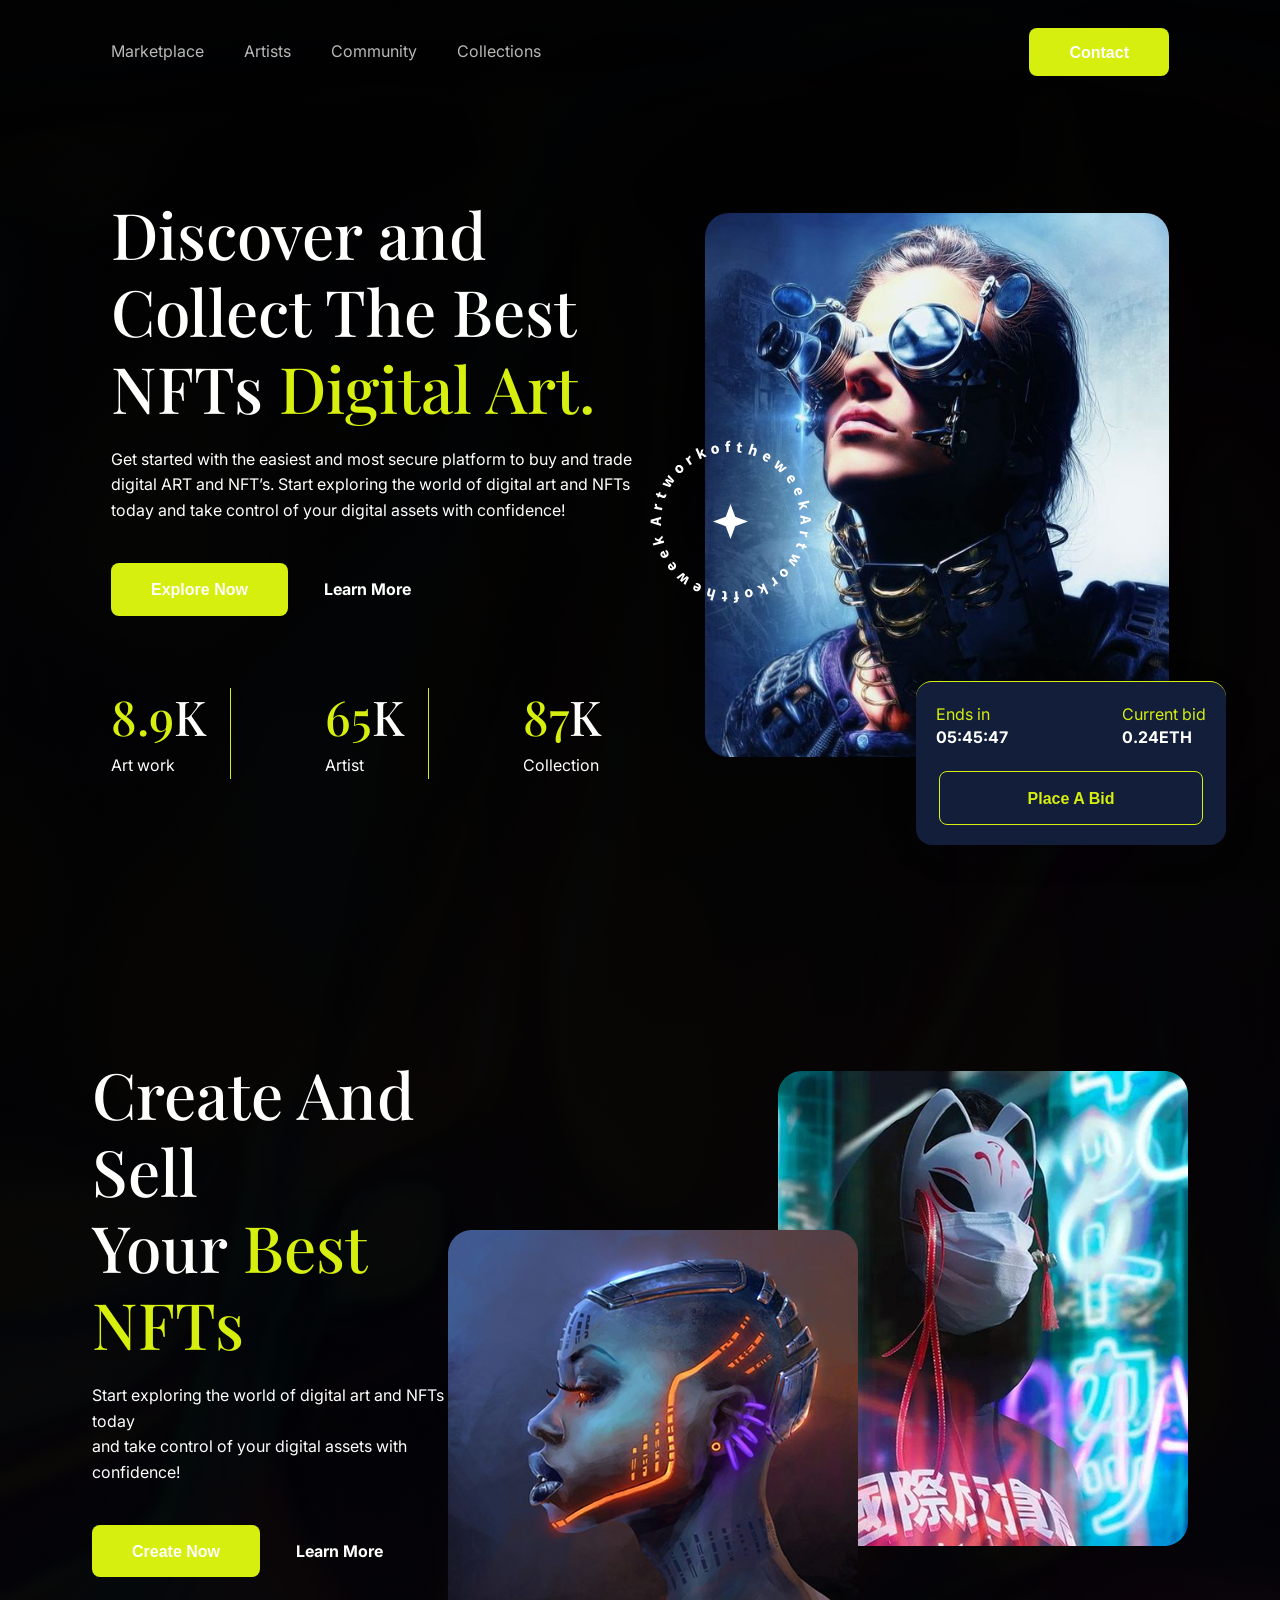
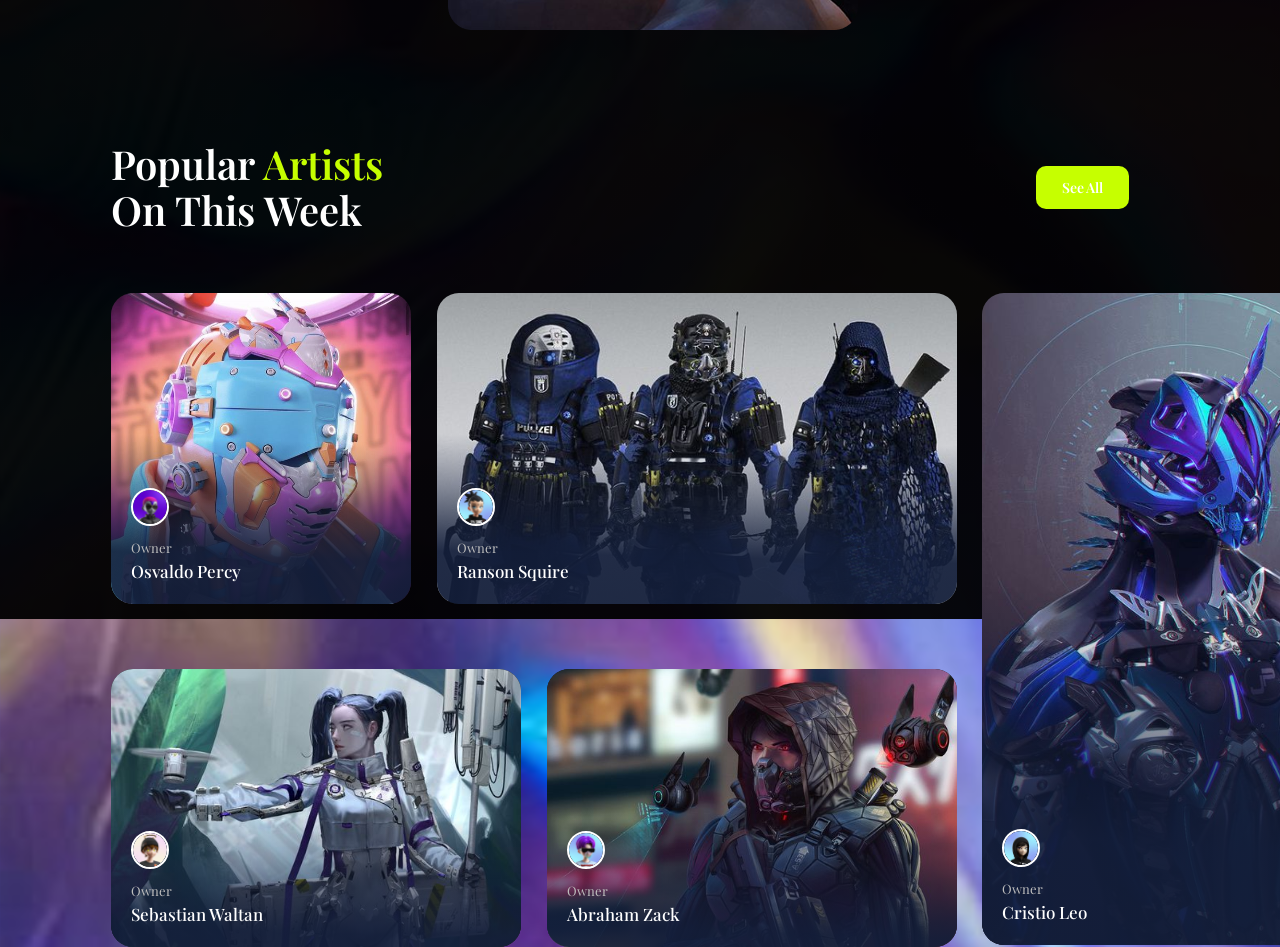
==== commit d49afbda: "fix:index.html and style.css" ====
--- a/index.html
+++ b/index.html
@@ -24,14 +24,17 @@
         <div class="header__main">
           <div class="header__left">
             <h1 class="header__left__title">
-              Discover and <br> Collect The Best <br> NFTs
+              Discover and <br />
+              Collect The Best <br />
+              NFTs
               <span class="marked">Digital Art.</span>
             </h1>
             <p class="header__left__text">
               Get started with the easiest and most secure platform to buy and
-              trade <br> digital ART and NFT’s. Start exploring the world of digital
-              art and NFTs <br> today and take control of your digital assets with
-              confidence!
+              trade <br />
+              digital ART and NFT’s. Start exploring the world of digital art
+              and NFTs <br />
+              today and take control of your digital assets with confidence!
             </p>
             <div class="btn__box">
               <button class="navbar__btn">Explore Now</button>
@@ -54,22 +57,22 @@
             </div>
           </div>
           <div class="header__right">
-            <img src="./images/person/hero.svg" alt="" class="right__img">
+            <img src="./images/person/hero.svg" alt="" class="right__img" />
 
             <div class="clock__box">
-                <div class="clock__main">
-                    <div class="clock__type">
-                        <p class="clockType__time">Ends in</p>
-                        <h5 class="clockType__num">05:45:47</h5>
-                    </div>
-                    <div class="clock__type">
-                        <p class="clockType__time">Current bid</p>
-                        <h5 class="clockType__num">0.24ETH</h5>
-                    </div>
+              <div class="clock__main">
+                <div class="clock__type">
+                  <p class="clockType__time">Ends in</p>
+                  <h5 class="clockType__num">05:45:47</h5>
                 </div>
-                <div class="clock__btn__box">
-                    <button class="clock__btn">Place A Bid</button>
+                <div class="clock__type">
+                  <p class="clockType__time">Current bid</p>
+                  <h5 class="clockType__num">0.24ETH</h5>
                 </div>
+              </div>
+              <div class="clock__btn__box">
+                <button class="clock__btn">Place A Bid</button>
+              </div>
             </div>
           </div>
         </div>
@@ -78,23 +81,29 @@
 
     
     <!-- Main -->
-     <main>
+    <main>
       <!-- Best Section -->
-       <section class="best">
+      <section class="best">
         <div class="best__container container">
           <div class="best__left">
-            <h1 class="best__title">Create And Sell <br>
-              Your <span class="marked">Best NFTs</span></h1>
-            <p class="best__text">Start exploring the world of digital art and NFTs today <br> and take control of your digital assets with confidence!</p>
-              <div class="btn__box">
-              <button class="navbar__btn">Create  Now</button>
+            <h1 class="best__title">
+              Create And Sell <br />
+              Your <span class="marked">Best NFTs</span>
+            </h1>
+            <p class="best__text">
+              Start exploring the world of digital art and NFTs today <br />
+              and take control of your digital assets with confidence!
+            </p>
+            <div class="btn__box">
+              <button class="navbar__btn">Create Now</button>
               <a href="#" class="left__link">Learn More</a>
             </div>
           </div>
           <div class="best__right">
-            <img src="./images/person/gamers.png" alt="" class="best__img">
+            <img src="./images/person/gamers.png" alt="" class="best__img" />
           </div>
         </div>
+
        </section>
      </main>
 
@@ -169,5 +178,8 @@
 
     </div>
   </div>
+      </section>
+    </main>
+
   </body>
 </html>
--- a/css/style.css
+++ b/css/style.css
@@ -1,272 +1,273 @@
 /* font Inter */
 
-@import url('https://fonts.googleapis.com/css2?family=Inter:ital,opsz,wght@0,14..32,100..900;1,14..32,100..900&display=swap');
+@import url("https://fonts.googleapis.com/css2?family=Inter:ital,opsz,wght@0,14..32,100..900;1,14..32,100..900&display=swap");
 
 /* Playfair Display */
-@import url('https://fonts.googleapis.com/css2?family=Playfair+Display:wght@400;600;700&display=swap');
+@import url("https://fonts.googleapis.com/css2?family=Playfair+Display:wght@400;600;700&display=swap");
 
 * {
-    margin: 0;
-    padding: 0;
-    box-sizing: border-box;
+  margin: 0;
+  padding: 0;
+  box-sizing: border-box;
 }
 
 body {
+
     color: #fff;
     font-family: 'Inter', sans-serif;
     background-color: black;
+
+  font-family: "Inter", sans-serif;
+  background: linear-gradient(rgba(0, 0, 0, 0.99), rgba(0, 0, 0, 0.95)),
+    url("../images/bg/Bg2.svg");
+  background-repeat: no-repeat;
+  background-size: cover;
+
 }
 
 li {
-    list-style: none;
+  list-style: none;
 }
 
 a {
-    text-decoration: none;
+  text-decoration: none;
 }
 
 .container {
-    max-width: 1512px;
-    width: 100%;
-    /* height: 110vh; */
-    margin: 0 auto;
-    background: linear-gradient(rgba(0, 0, 0, 0.99),rgba(0, 0, 0, 0.95)), url('../images/bg/Bg2.svg');
-    background-repeat: no-repeat;
-    background-size: cover;
-    padding: 0 111px;
+  max-width: 1512px;
+  width: 100%;
+  margin: 0 auto;
+  padding: 0 111px;
 }
 
 /* Header */
 
 /* Navbar */
 .navbar {
-    display: flex;
-    justify-content: space-between;
-    align-items: center;
-        padding: 28px 0;
+  display: flex;
+  justify-content: space-between;
+  align-items: center;
+  padding: 28px 0;
 }
 
 .nav__list {
-    display: flex;
-    align-items: center;
-    gap: 40px;
+  display: flex;
+  align-items: center;
+  gap: 40px;
 }
 
 .nav__list__item {
-    font-weight: 400;
-    font-size: 16px;
-    line-height: 160%;
-    letter-spacing: 0px;
-    transition: 0.5s ease;
-    color:#FFFFFDB8;
+  font-weight: 400;
+  font-size: 16px;
+  line-height: 160%;
+  letter-spacing: 0px;
+  transition: 0.5s ease;
+  color: #fffffdb8;
 }
 
 .nav__list__item:hover {
-    color: #FFFFFF;
-    border-bottom: 1px solid #D6EF0E
+  color: #ffffff;
+  border-bottom: 1px solid #d6ef0e;
 }
 
 .navbar__btn {
-    font-weight: 700;
-    font-size: 16px;
-    line-height: 120%;
-    letter-spacing: 0px;
-    padding: 14.5px 40px;
-    color: #FFFFFF;
-    background-color: #D6EF0E;
-    border: none;
-    border-radius: 8px;
+  font-weight: 700;
+  font-size: 16px;
+  line-height: 120%;
+  letter-spacing: 0px;
+  padding: 14.5px 40px;
+  color: #ffffff;
+  background-color: #d6ef0e;
+  border: none;
+  border-radius: 8px;
 }
 
 .navbar__btn:hover {
-    cursor: pointer;
+  cursor: pointer;
 }
 
 /* Header Main */
 .header__main {
-    display: flex;
-    align-items: center;
-    justify-content: space-between;
-    padding-bottom: 185px;
-    margin-top: 92px;
+  display: flex;
+  align-items: center;
+  justify-content: space-between;
+  padding-bottom: 185px;
+  margin-top: 92px;
 }
 
 .header__left__title {
-font-family: 'Playfair Display', sans-serif;
-font-weight: 500;
-font-size: 64px;
-line-height: 120%;
-letter-spacing: 0px;
-margin-bottom: 20px;
-color: #FFFFFD;
+  font-family: "Playfair Display", sans-serif;
+  font-weight: 500;
+  font-size: 64px;
+  line-height: 120%;
+  letter-spacing: 0px;
+  margin-bottom: 20px;
+  color: #fffffd;
 }
 
 .marked {
-    color: #D6EF0E;
+  color: #d6ef0e;
 }
 
 .header__left__text {
-    font-weight: 400;
-    font-size: 16px;
-    line-height: 160%;
-    letter-spacing: 0px;
-    margin-bottom: 40px;
-    color: #FFFFFD;
+  font-weight: 400;
+  font-size: 16px;
+  line-height: 160%;
+  letter-spacing: 0px;
+  margin-bottom: 40px;
+  color: #fffffd;
 }
 
 .btn__box {
-    display: flex;
-    align-items: center;
-    gap: 36px;
-    margin-bottom: 72px;
+  display: flex;
+  align-items: center;
+  gap: 36px;
+  margin-bottom: 72px;
 }
 
 .btn__box .navbar__btn {
-    padding: 16.5px 40px;
+  padding: 16.5px 40px;
 }
 
 .left__link {
-    font-weight: 700;
-    font-style: Bold;
-    font-size: 16px;
-    line-height: 120%;
-    letter-spacing: 0px;
-    color: #FFFFFD;
+  font-weight: 700;
+  font-style: Bold;
+  font-size: 16px;
+  line-height: 120%;
+  letter-spacing: 0px;
+  color: #fffffd;
 }
 
 .header__subscribers {
-    display: flex;
-    align-items: center;
-    gap: 94px;
+  display: flex;
+  align-items: center;
+  gap: 94px;
 }
 
 .follow__num {
-    display: flex;
-    flex-direction: column;
-    gap: 8px;
-    border-right: 1px solid #D6EF0E;
-    padding-right: 24px;
+  display: flex;
+  flex-direction: column;
+  gap: 8px;
+  border-right: 1px solid #d6ef0e;
+  padding-right: 24px;
 }
 
 .follow__num:last-child {
-    border-right: none;
+  border-right: none;
 }
 
 .followers {
-    font-family: 'Playfair Display', sans-serif;
-    font-weight: 500;
-    font-size: 48px;
-    line-height: 120%;
-    letter-spacing: 0px;
-    color: #FFFFFD;
+  font-family: "Playfair Display", sans-serif;
+  font-weight: 500;
+  font-size: 48px;
+  line-height: 120%;
+  letter-spacing: 0px;
+  color: #fffffd;
 }
 
 .follow__type {
-    font-weight: 400;
-    font-size: 16px;
-    line-height: 160%;
-    letter-spacing: 0px;
-    color: #FFFFFD;
+  font-weight: 400;
+  font-size: 16px;
+  line-height: 160%;
+  letter-spacing: 0px;
+  color: #fffffd;
 }
 
 .header__right {
-    position: relative;
+  position: relative;
 }
 
 .clock__box {
-    position: absolute;
-    left: 271px;
-    top: 468px;
-    width: 310px;
-    padding: 20px;
-    background-color: #131E3A;
-    border-top: 1px solid #D6EF0E;
-    box-shadow: 0px 9px 50px 0px #1724410A;
-    border-radius: 16px;
+  position: absolute;
+  left: 271px;
+  top: 468px;
+  width: 310px;
+  padding: 20px;
+  background-color: #131e3a;
+  border-top: 1px solid #d6ef0e;
+  box-shadow: 0px 9px 50px 0px #1724410a;
+  border-radius: 16px;
 }
 
 .clock__main {
-    display: flex;
-    align-items: center;
-    justify-content: space-between;
-    margin-bottom: 24px;
+  display: flex;
+  align-items: center;
+  justify-content: space-between;
+  margin-bottom: 24px;
 }
 
 .clockType__time {
-    font-weight: 400;
-    font-size: 16px;
-    line-height: 160%;
-    letter-spacing: 0px;
-    color: #D6EF0E;
+  font-weight: 400;
+  font-size: 16px;
+  line-height: 160%;
+  letter-spacing: 0px;
+  color: #d6ef0e;
 }
 
 .clockType__num {
-    font-weight: 700;
-    font-size: 16px;
-    line-height: 120%;
-    letter-spacing: 0px;
-    color: #FFFFFD;
+  font-weight: 700;
+  font-size: 16px;
+  line-height: 120%;
+  letter-spacing: 0px;
+  color: #fffffd;
 }
 
 .clock__btn__box {
-    display: flex;
-    justify-content: center;
+  display: flex;
+  justify-content: center;
 }
 
 .clock__btn {
-    font-weight: 700;
-    font-size: 16px;
-    line-height: 120%;
-    letter-spacing: 0px;
-    background: none;
-    padding: 16.5px 88px;
-    border-radius: 8px;
-    color: #D6EF0E;
-    border: 1px solid #D6EF0E;
-    transition:  0.5s ease;
+  font-weight: 700;
+  font-size: 16px;
+  line-height: 120%;
+  letter-spacing: 0px;
+  background: none;
+  padding: 16.5px 88px;
+  border-radius: 8px;
+  color: #d6ef0e;
+  border: 1px solid #d6ef0e;
+  transition: 0.5s ease;
 }
 
 .clock__btn:hover {
-    cursor: pointer;
-    background-color: #D6EF0E;
-    color: #131E3A;
-}
-
-
+  cursor: pointer;
+  background-color: #d6ef0e;
+  color: #131e3a;
+}
 
 /* Best Section */
 
 .best__container {
-    display: flex;
-    align-items: center;
-    justify-content: space-between;
-    padding: 92px ;
+  display: flex;
+  align-items: center;
+  justify-content: space-between;
+  padding: 92px;
 }
 
 .best__title {
-    font-family: 'Playfair Display', sans-serif;
-    font-weight: 500;
-    font-style: Medium;
-    font-size: 64px;
-    line-height: 120%;
-    letter-spacing: 0px;
-    margin-bottom: 20px;
-    color: #FFFFFD;
+  font-family: "Playfair Display", sans-serif;
+  font-weight: 500;
+  font-style: Medium;
+  font-size: 64px;
+  line-height: 120%;
+  letter-spacing: 0px;
+  margin-bottom: 20px;
+  color: #fffffd;
 }
 
 .best__text {
-    font-weight: 400;
-    font-size: 16px;
-    line-height: 160%;
-    letter-spacing: 0px;
-    margin-bottom: 40px;
-    color: #FFFFFD;
+  font-weight: 400;
+  font-size: 16px;
+  line-height: 160%;
+  letter-spacing: 0px;
+  margin-bottom: 40px;
+  color: #fffffd;
 }
 
 .best__left .navbar__btn {
-    padding: 16.5px 40px;
-}
-
+  padding: 16.5px 40px;
+}
 
 /* main2 */
 
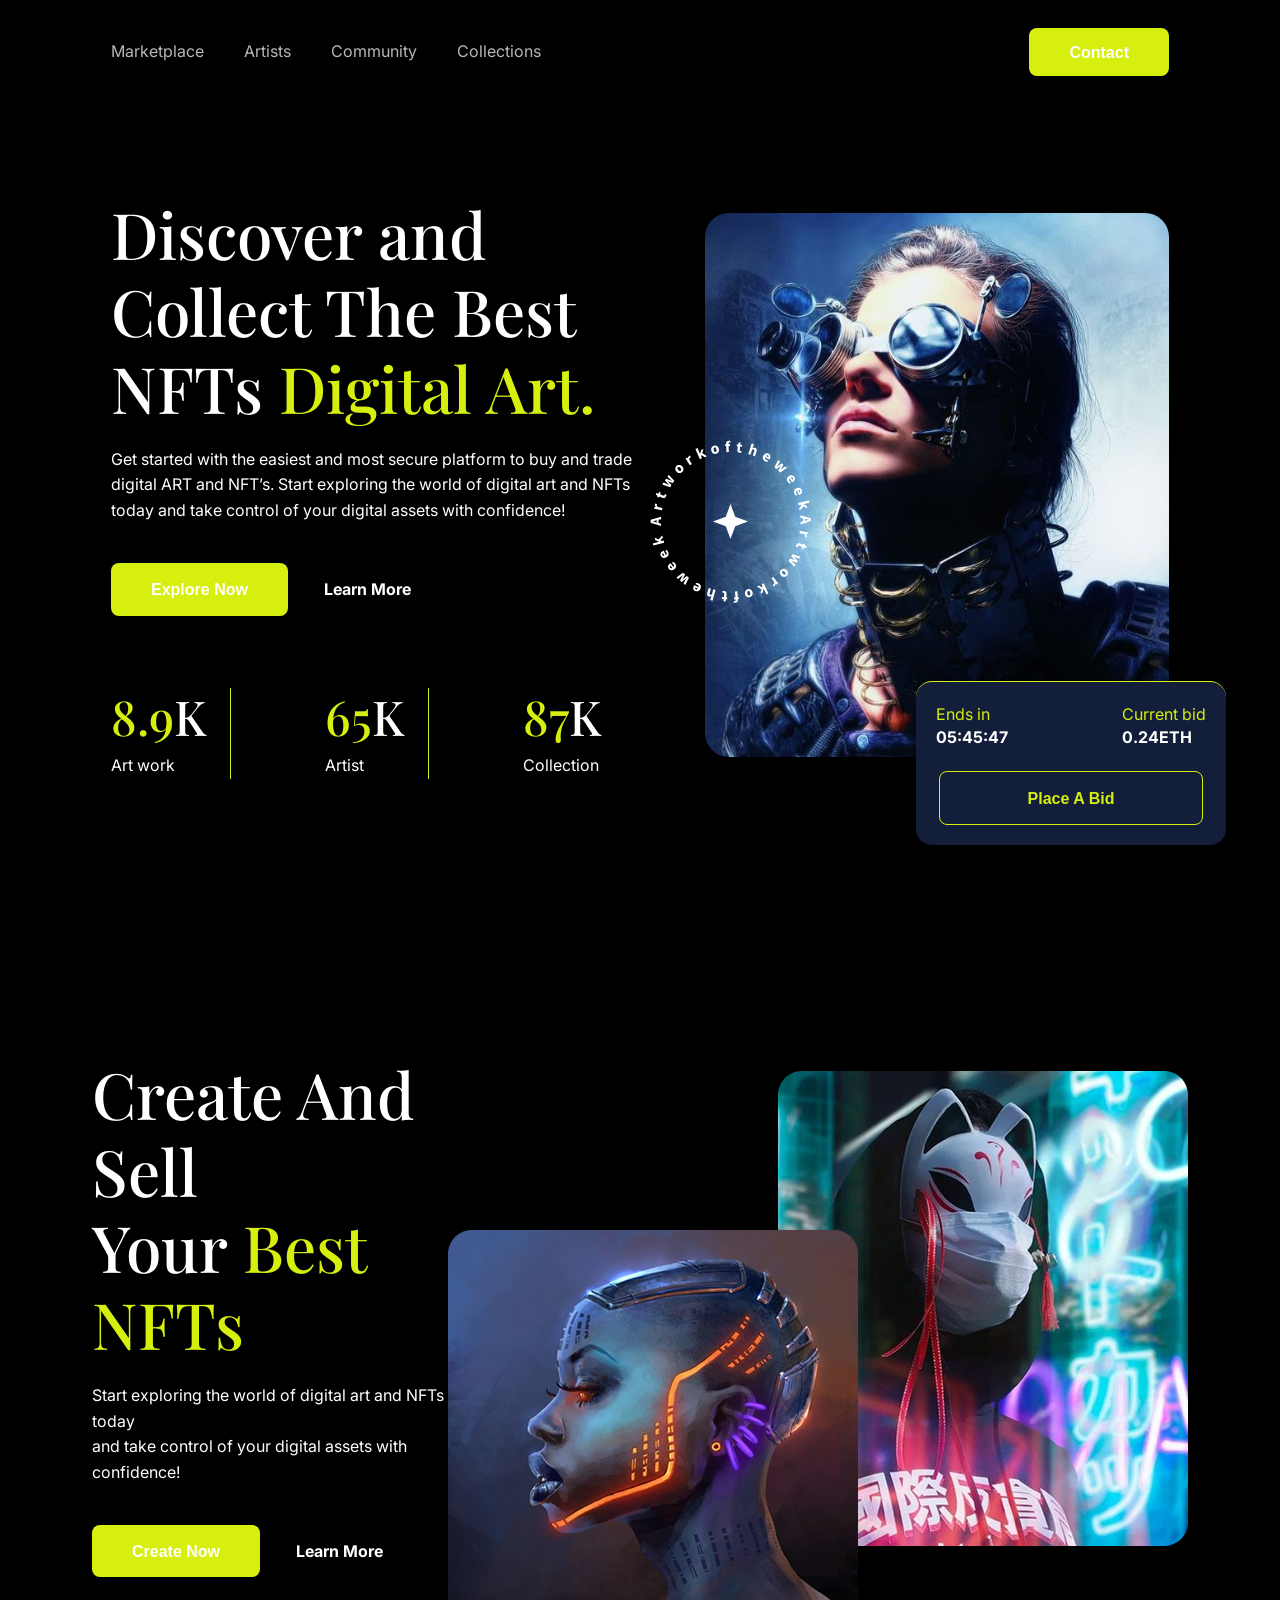
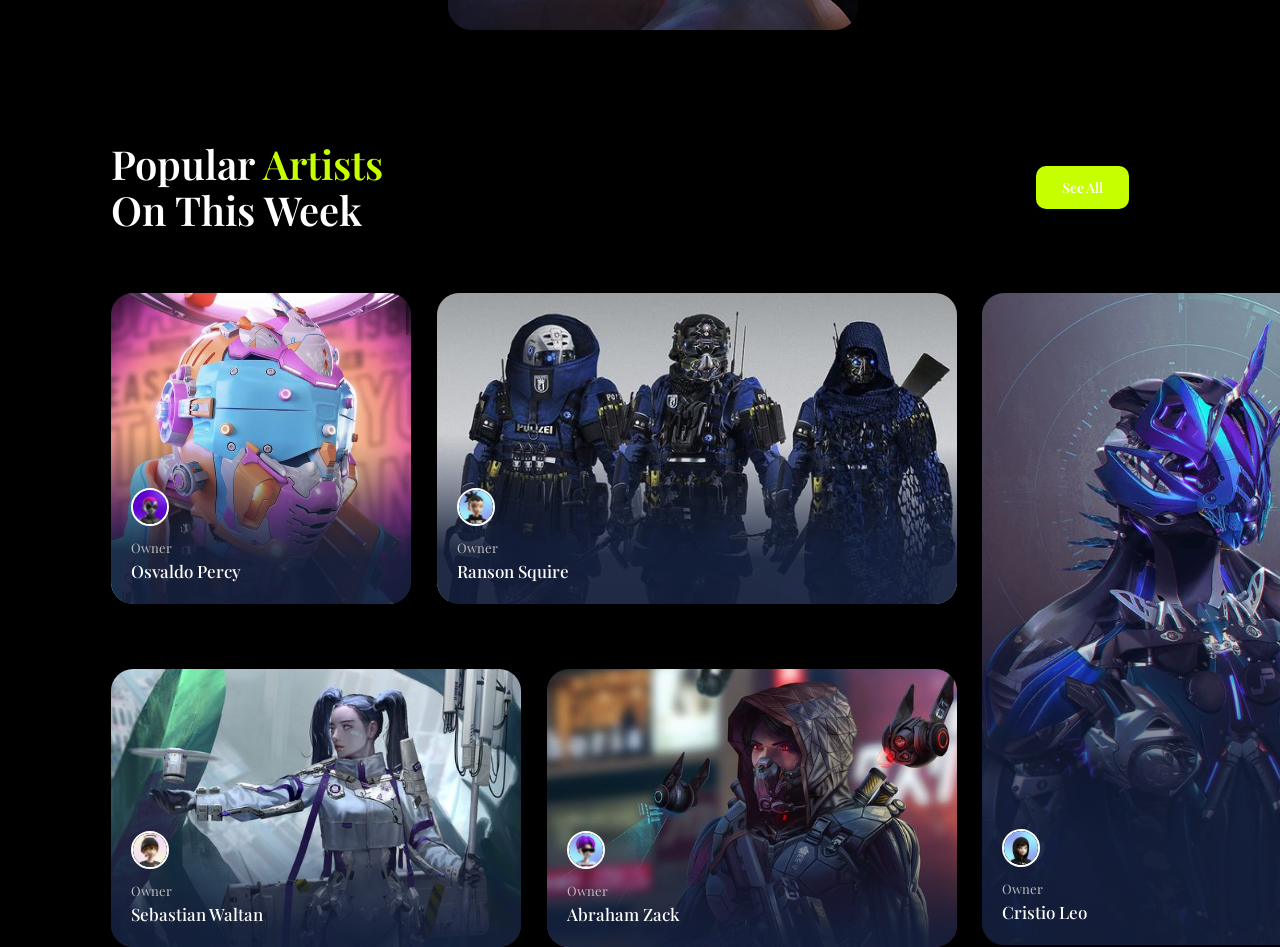
==== commit a84b4f08: "fix:images" ====
--- a/index.html
+++ b/index.html
@@ -5,6 +5,7 @@
     <meta name="viewport" content="width=device-width, initial-scale=1.0" />
     <title>NFTMarketplace</title>
     <link rel="stylesheet" href="./css/style.css" />
+    <link rel="icon" href="./images/person/game.webp">
   </head>
   <body>
     <!-- Header -->
--- a/css/style.css
+++ b/css/style.css
@@ -16,12 +16,9 @@
     color: #fff;
     font-family: 'Inter', sans-serif;
     background-color: black;
-
-  font-family: "Inter", sans-serif;
-  background: linear-gradient(rgba(0, 0, 0, 0.99), rgba(0, 0, 0, 0.95)),
-    url("../images/bg/Bg2.svg");
-  background-repeat: no-repeat;
-  background-size: cover;
+    font-family: "Inter", sans-serif;
+    background-repeat: no-repeat;
+    background-size: cover;
 
 }
 
@@ -236,6 +233,7 @@
   color: #131e3a;
 }
 
+
 /* Best Section */
 
 .best__container {
@@ -268,6 +266,7 @@
 .best__left .navbar__btn {
   padding: 16.5px 40px;
 }
+
 
 /* main2 */
 
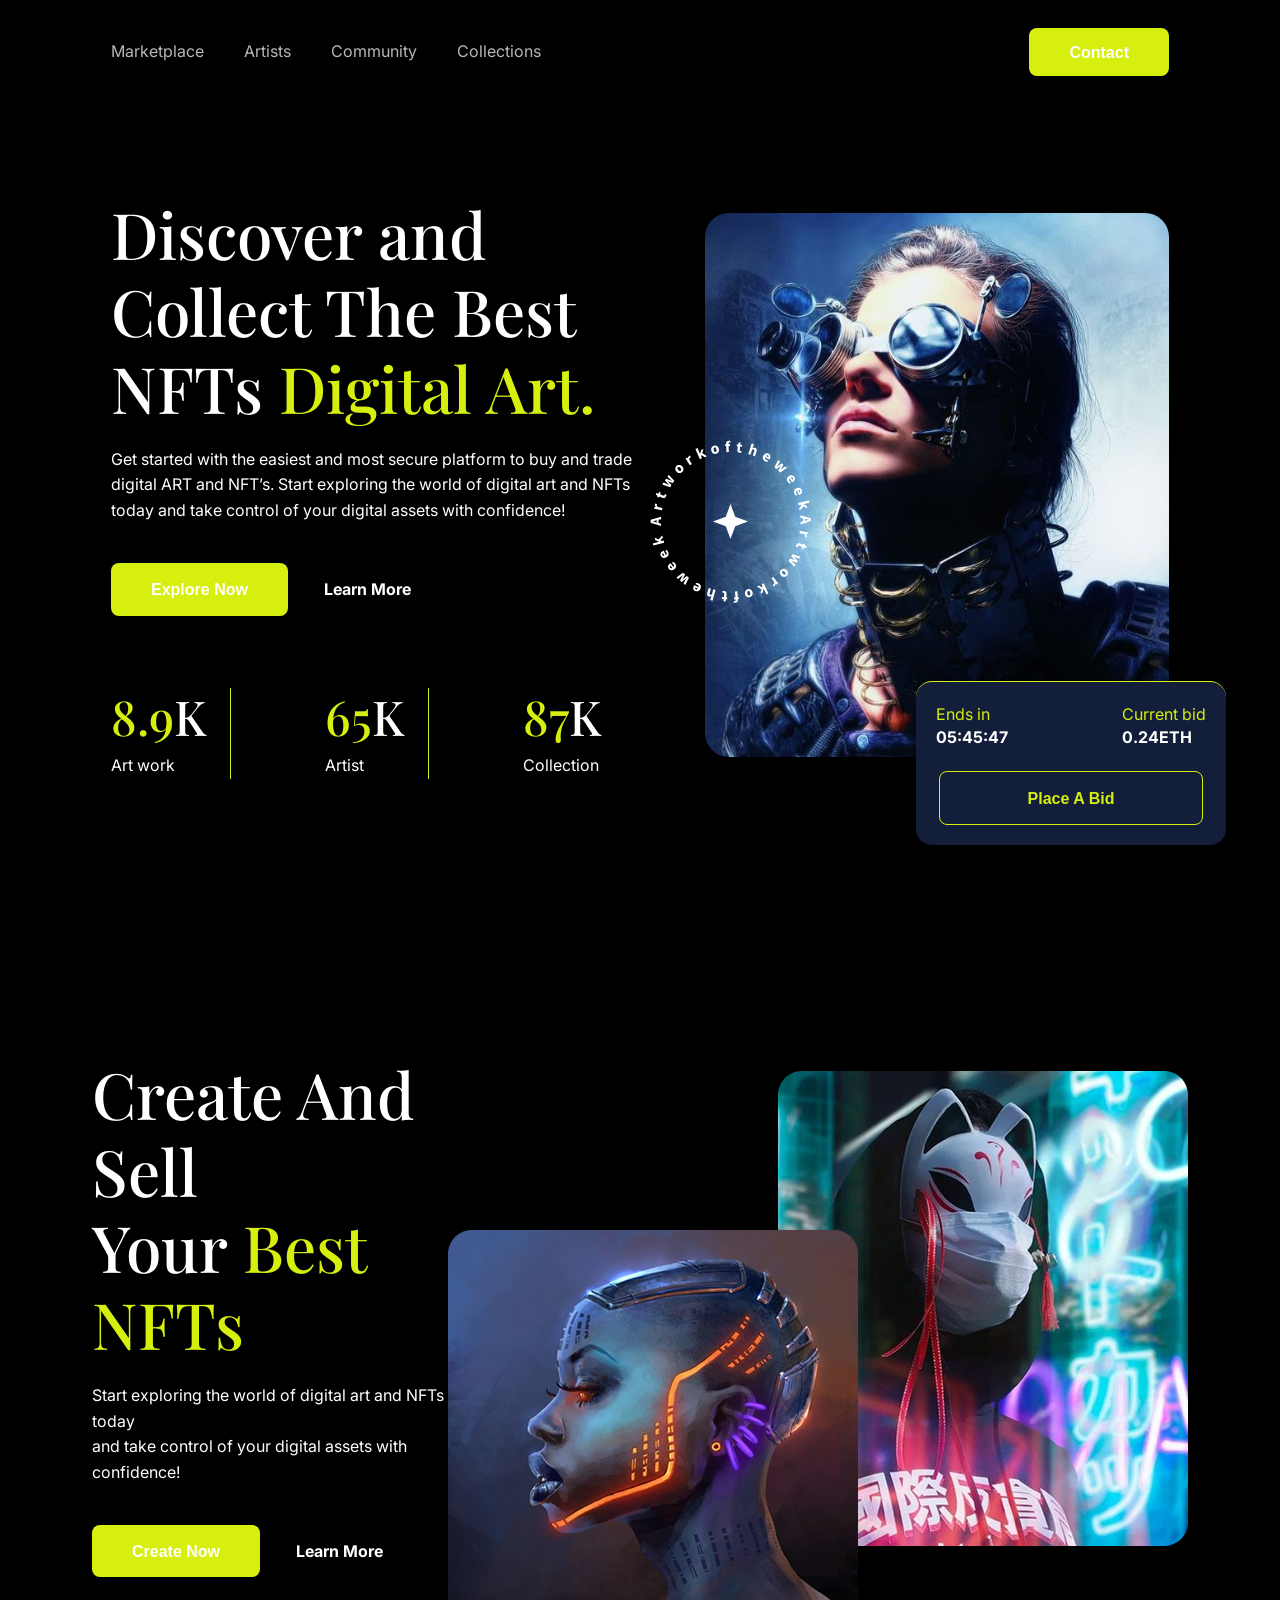
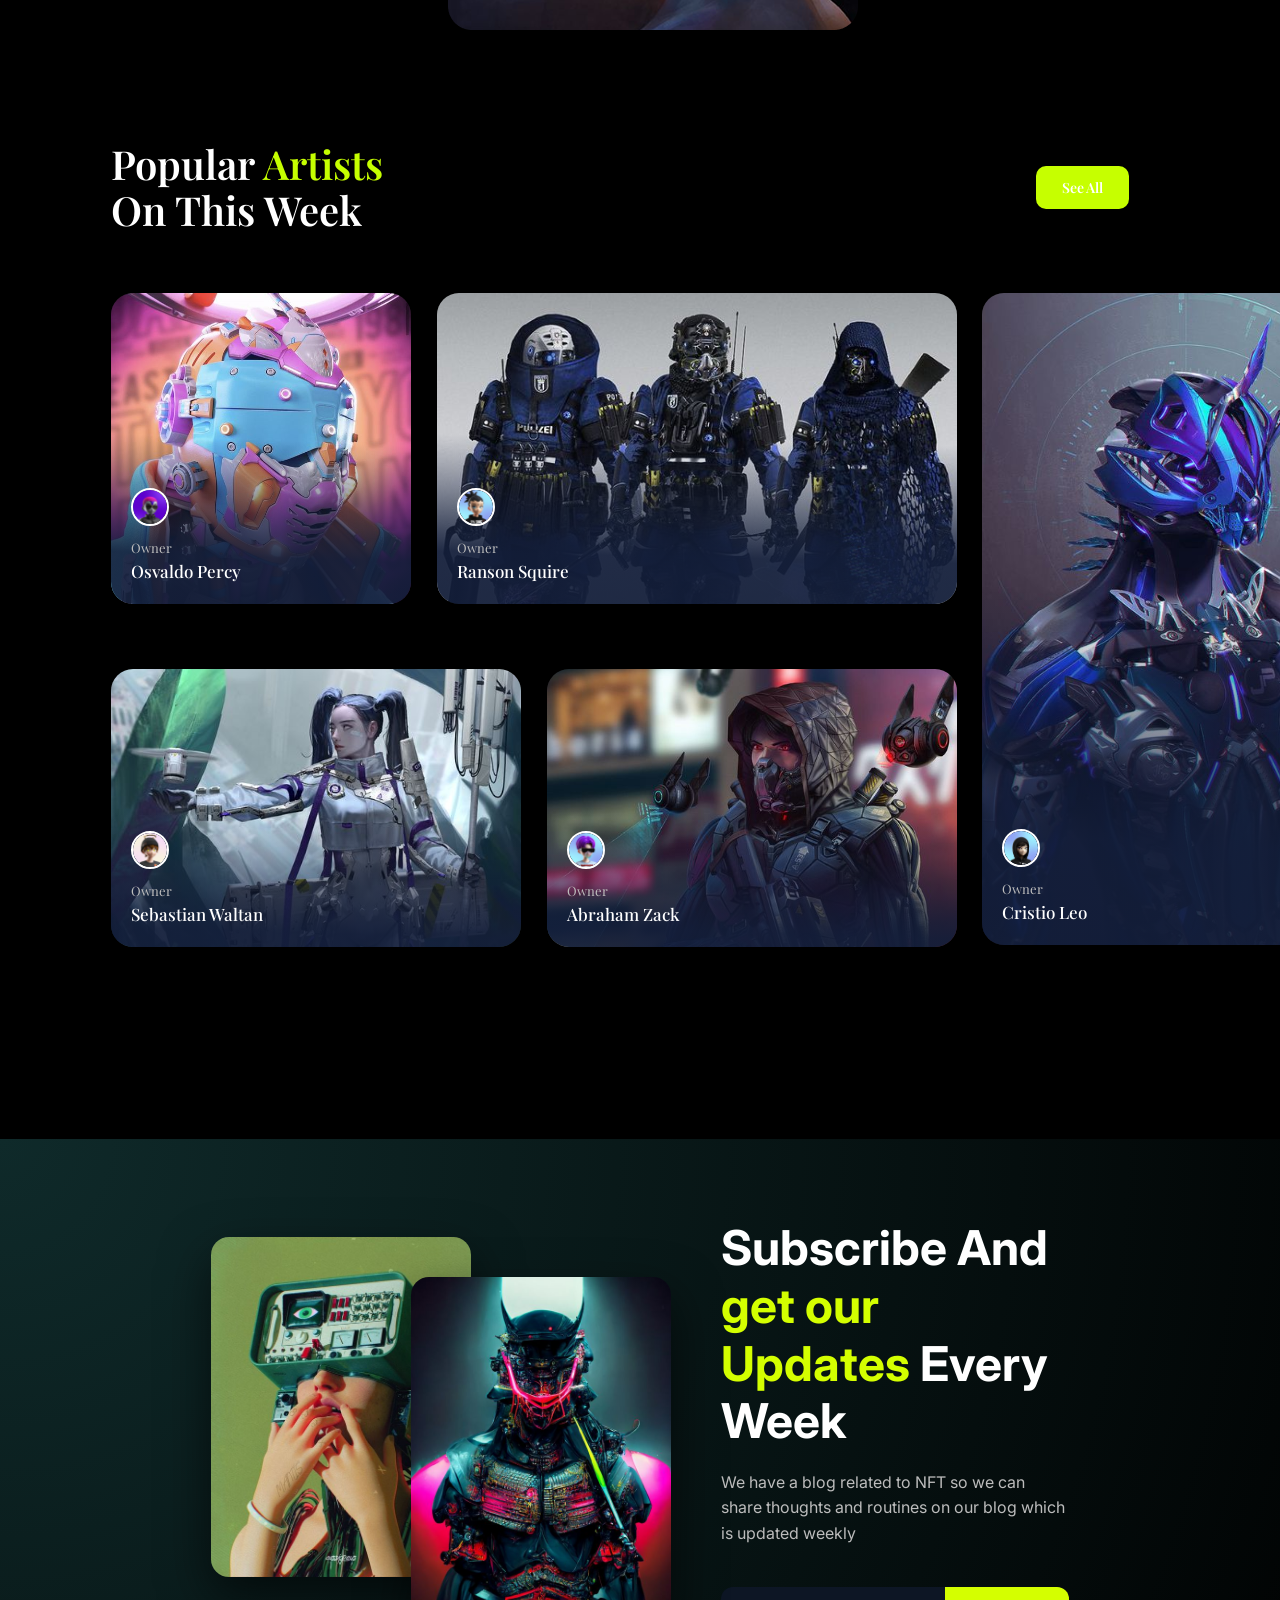
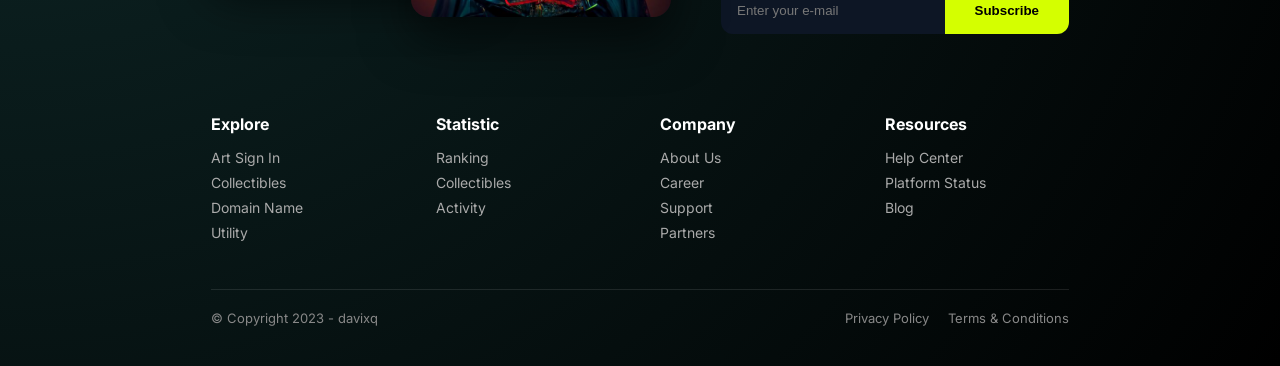
==== commit a0e5c25f: "fix:subscribe and section-header" ====
--- a/index.html
+++ b/index.html
@@ -106,81 +106,155 @@
         </div>
 
        </section>
+
+       <!-- main2 -->
+        <section>
+        <div class="container">
+  
+  <div class="section-header">
+          <h2 class="title">
+              Popular <span>Artists</span><br>
+              On This Week
+          </h2>
+          <button class="see-all">See All</button>
+      </div>
+  
+      <div class="artists-grid">
+  
+          <div class="artist1-card">
+              <img src="./images/Rectangle 9675.svg" alt="">
+              <div class="avatar">
+                  <img src="./images/person/Ellipse 6.svg">
+              </div>
+              <div class="artist-info">
+                  <div class="role">Owner</div>
+                  <div class="name">Osvaldo Percy</div>
+              </div>
+          </div>
+  
+          <div class="artist2-card">
+              <img src="./images/Rectangle 9677.svg" alt="">
+              <div class="avatar">
+                  <img src="./images/person/Ellipse 6 (1).svg">
+              </div>
+              <div class="artist-info">
+                  <div class="role">Owner</div>
+                  <div class="name">Ranson Squire</div>
+              </div>
+          </div>
+  
+          <div class="artist3-card">
+              <img src="./images/Rectangle 9674.svg" alt="">
+              <div class="avatar">
+                  <img src="./images/person/Ellipse 6 (4).svg" class="leo">
+              </div>
+              <div class="artist-info">
+                  <div class="role">Owner</div>
+                  <div class="name">Cristio Leo</div>
+              </div>
+          </div>
+  
+          <div class="artist4-card">
+              <img src="./images/Rectangle 1000.svg" alt="">
+              <div class="avatar">
+                  <img src="./images/person/Ellipse 6 (2).svg">
+              </div>
+              <div class="artist-info">
+                  <div class="role">Owner</div>
+                  <div class="name">Sebastian Waltan</div>
+              </div>
+          </div>
+  
+          <div class="artist5-card">
+              <img src="./images/Rectangle 9678.svg" alt="">
+              <div class="avatar">
+                  <img src="./images/person/Ellipse 6 (3).svg">
+              </div>
+              <div class="artist-info">
+                  <div class="role">Owner</div>
+                  <div class="name">Abraham Zack</div>
+              </div>
+          </div>
+  
+  
+      </div>
+    </div>
+        </section>
+
+         <section class="subscribe">
+    <div class="container sukr__container">
+      <div class="flex___box">
+        <!-- LEFT IMAGES -->
+        <div class="images">
+          <div class="img-card">
+            <img src="./images/person/bb8773f3d66ab8132457cd7ad210e7823594fcdf.png" alt="NFT Image 1">
+          </div>
+          <div class="img-card second">
+            <img src="./images/person/ef54783ba9f3941323a96ee02ddf5e19714adacf.png" alt="NFT Image 2">
+          </div>
+        </div>
+  
+        <!-- RIGHT CONTENT -->
+        <div class="content">
+          <h2>Subscribe And <span>get our Updates</span> Every Week</h2>
+          <p>
+            We have a blog related to NFT so we can share thoughts and routines on our blog which is updated weekly
+          </p>
+  
+          <form class="subscribe-form">
+            <input type="email" placeholder="Enter your e-mail" required>
+            <button type="submit">Subscribe</button>
+          </form>
+        </div>
+      </div>  
+  
+  
+      <!-- FOOTER LINKS -->
+      <div class="footer-links">
+        <div class="col">
+          <h4>Explore</h4>
+          <a href="#">Art Sign In</a>
+          <a href="#">Collectibles</a>
+          <a href="#">Domain Name</a>
+          <a href="#">Utility</a>
+        </div>
+  
+        <div class="col">
+          <h4>Statistic</h4>
+          <a href="#">Ranking</a>
+          <a href="#">Collectibles</a>
+          <a href="#">Activity</a>
+        </div>
+  
+        <div class="col">
+          <h4>Company</h4>
+          <a href="#">About Us</a>
+          <a href="#">Career</a>
+          <a href="#">Support</a>
+          <a href="#">Partners</a>
+        </div>
+  
+        <div class="col">
+          <h4>Resources</h4>
+          <a href="#">Help Center</a>
+          <a href="#">Platform Status</a>
+          <a href="#">Blog</a>
+        </div>
+      </div>
+  
+      <!-- BOTTOM BAR -->
+      <div class="bottom">
+        <p>© Copyright 2023 - davixq</p>
+        <div class="policy">
+          <a href="#">Privacy Policy</a>
+          <a href="#">Terms & Conditions</a>
+        </div>
+      </div>
+    </div>
+
+  </section>
      </main>
 
-     <!-- main2 -->
-      <div class="container">
-
-<div class="section-header">
-        <h2 class="title">
-            Popular <span>Artists</span><br>
-            On This Week
-        </h2>
-        <button class="see-all">See All</button>
-    </div>
-
-    <div class="artists-grid">
-
-        <div class="artist1-card">
-            <img src="./images/Rectangle 9675.svg" alt="">
-            <div class="avatar">
-                <img src="./images/person/Ellipse 6.svg">
-            </div>
-            <div class="artist-info">
-                <div class="role">Owner</div>
-                <div class="name">Osvaldo Percy</div>
-            </div>
-        </div>
-
-        <div class="artist2-card">
-            <img src="./images/Rectangle 9677.svg" alt="">
-            <div class="avatar">
-                <img src="./images/person/Ellipse 6 (1).svg">
-            </div>
-            <div class="artist-info">
-                <div class="role">Owner</div>
-                <div class="name">Ranson Squire</div>
-            </div>
-        </div>
-
-        <div class="artist3-card">
-            <img src="./images/Rectangle 9674.svg" alt="">
-            <div class="avatar">
-                <img src="./images/person/Ellipse 6 (4).svg" class="leo">
-            </div>
-            <div class="artist-info">
-                <div class="role">Owner</div>
-                <div class="name">Cristio Leo</div>
-            </div>
-        </div>
-
-        <div class="artist4-card">
-            <img src="./images/Rectangle 1000.svg" alt="">
-            <div class="avatar">
-                <img src="./images/person/Ellipse 6 (2).svg">
-            </div>
-            <div class="artist-info">
-                <div class="role">Owner</div>
-                <div class="name">Sebastian Waltan</div>
-            </div>
-        </div>
-
-        <div class="artist5-card">
-            <img src="./images/Rectangle 9678.svg" alt="">
-            <div class="avatar">
-                <img src="./images/person/Ellipse 6 (3).svg">
-            </div>
-            <div class="artist-info">
-                <div class="role">Owner</div>
-                <div class="name">Abraham Zack</div>
-            </div>
-        </div>
-
-
-    </div>
-  </div>
-      </section>
-    </main>
 
   </body>
 </html>
--- a/css/style.css
+++ b/css/style.css
@@ -309,6 +309,7 @@
     grid-template-columns: repeat(3, 1fr);
     grid-auto-rows: 150px; /* ASOSIY O‘LCHOV */
     gap: 26px;
+    padding-bottom: 520px;
 }
 
 
@@ -417,3 +418,141 @@
 }
 
 
+  
+
+/* MAIN GRID */
+
+.subscribe {
+  width: 100%;
+  padding: 80px 100px 40px;
+  background: radial-gradient(circle at top left, #0f2a2a, #000);
+
+
+}
+/* LEFT IMAGES */
+  .flex___box {
+    display: flex;
+    justify-content: center;
+    gap: 50px;
+    align-items: center;
+  }
+
+  .images {
+    display: flex;
+    position: relative;
+  }
+  
+  .img-card {
+    width: 260px;
+    height: 340px;
+    border-radius: 18px;
+    overflow: hidden;
+    box-shadow: 0 20px 50px rgba(0,0,0,0.6);
+  }
+  
+  .img-card img {
+    width: 100%;
+    height: 100%;
+    object-fit: cover;
+  }
+  
+  .img-card.second {
+    margin-left: -60px;
+    margin-top: 40px;
+  }
+  
+  /* RIGHT CONTENT */
+  .content h2 {
+    font-size: 48px;
+    font-weight: 700;
+    line-height: 1.2;
+  }
+  
+  .content h2 span {
+    color: #d4ff00;
+  }
+  
+  .content p {
+    margin: 20px 0 40px;
+    color: #bcbcbc;
+    max-width: 500px;
+    line-height: 1.6;
+  }
+  
+  /* FORM */
+  .subscribe-form {
+    display: flex;
+    max-width: 450px;
+    background: #0d1625;
+    border-radius: 12px;
+    overflow: hidden;
+  }
+  
+  .subscribe-form input {
+    flex: 1;
+    padding: 16px;
+    border: none;
+    outline: none;
+    background: transparent;
+    color: #fff;
+  }
+  
+  .subscribe-form input::placeholder {
+    color: #777;
+  }
+  
+  .subscribe-form button {
+    background: #d4ff00;
+    border: none;
+    padding: 0 30px;
+    cursor: pointer;
+    font-weight: 600;
+    color: #000;
+  }
+  
+  /* FOOTER LINKS */
+  .footer-links {
+    margin-top: 80px;
+    display: grid;
+    grid-template-columns: repeat(4, 1fr);
+    gap: 40px;
+  }
+  
+  .footer-links h4 {
+    margin-bottom: 15px;
+    font-size: 16px;
+  }
+  
+  .footer-links a {
+    display: block;
+    text-decoration: none;
+    color: #aaa;
+    margin-bottom: 8px;
+    font-size: 14px;
+  }
+  
+  .footer-links a:hover {
+    color: #fff;
+  }
+  
+  /* BOTTOM */
+  .bottom {
+    margin-top: 40px;
+    padding-top: 20px;
+    border-top: 1px solid rgba(255,255,255,0.1);
+    display: flex;
+    justify-content: space-between;
+    font-size: 13px;
+    color: #888;
+  }
+  
+  .policy a {
+    margin-left: 15px;
+    text-decoration: none;
+    color: #888;
+  }
+  
+  .policy a:hover {
+    color: #fff;
+  }
+  
